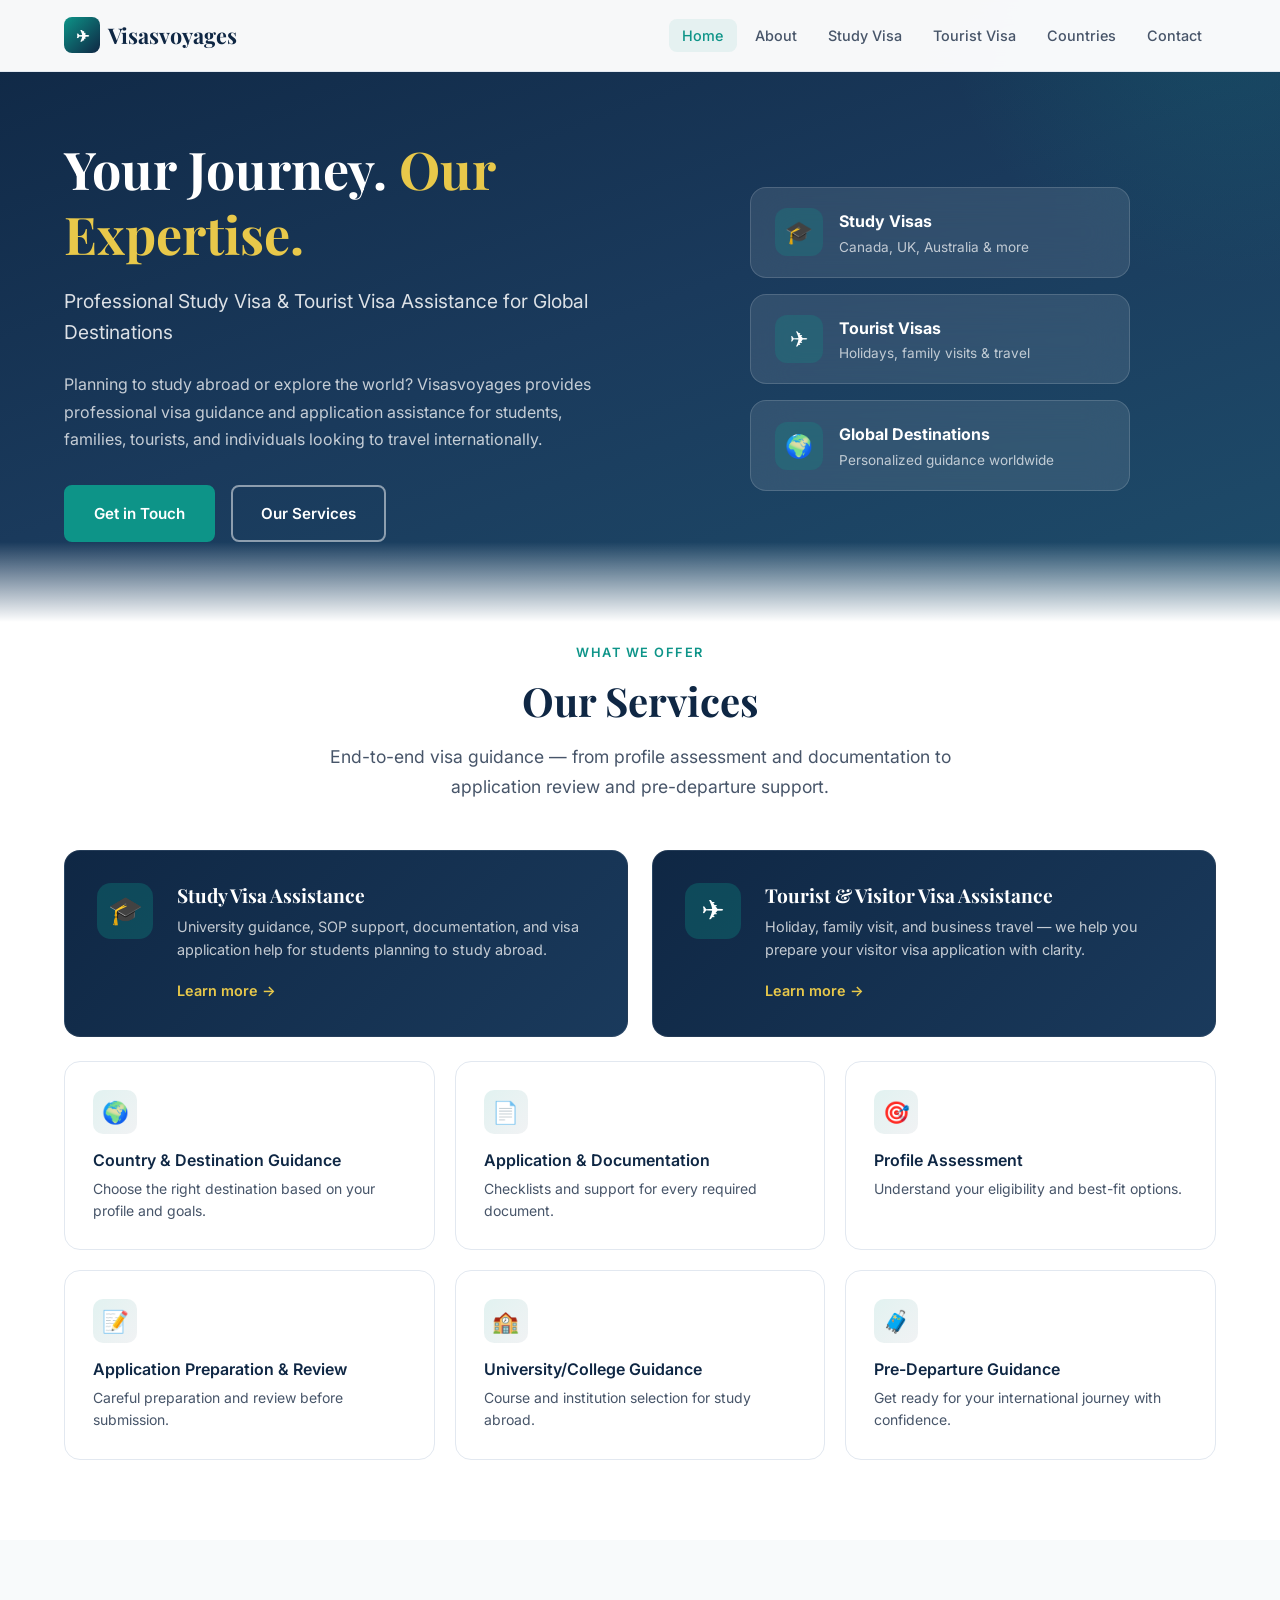
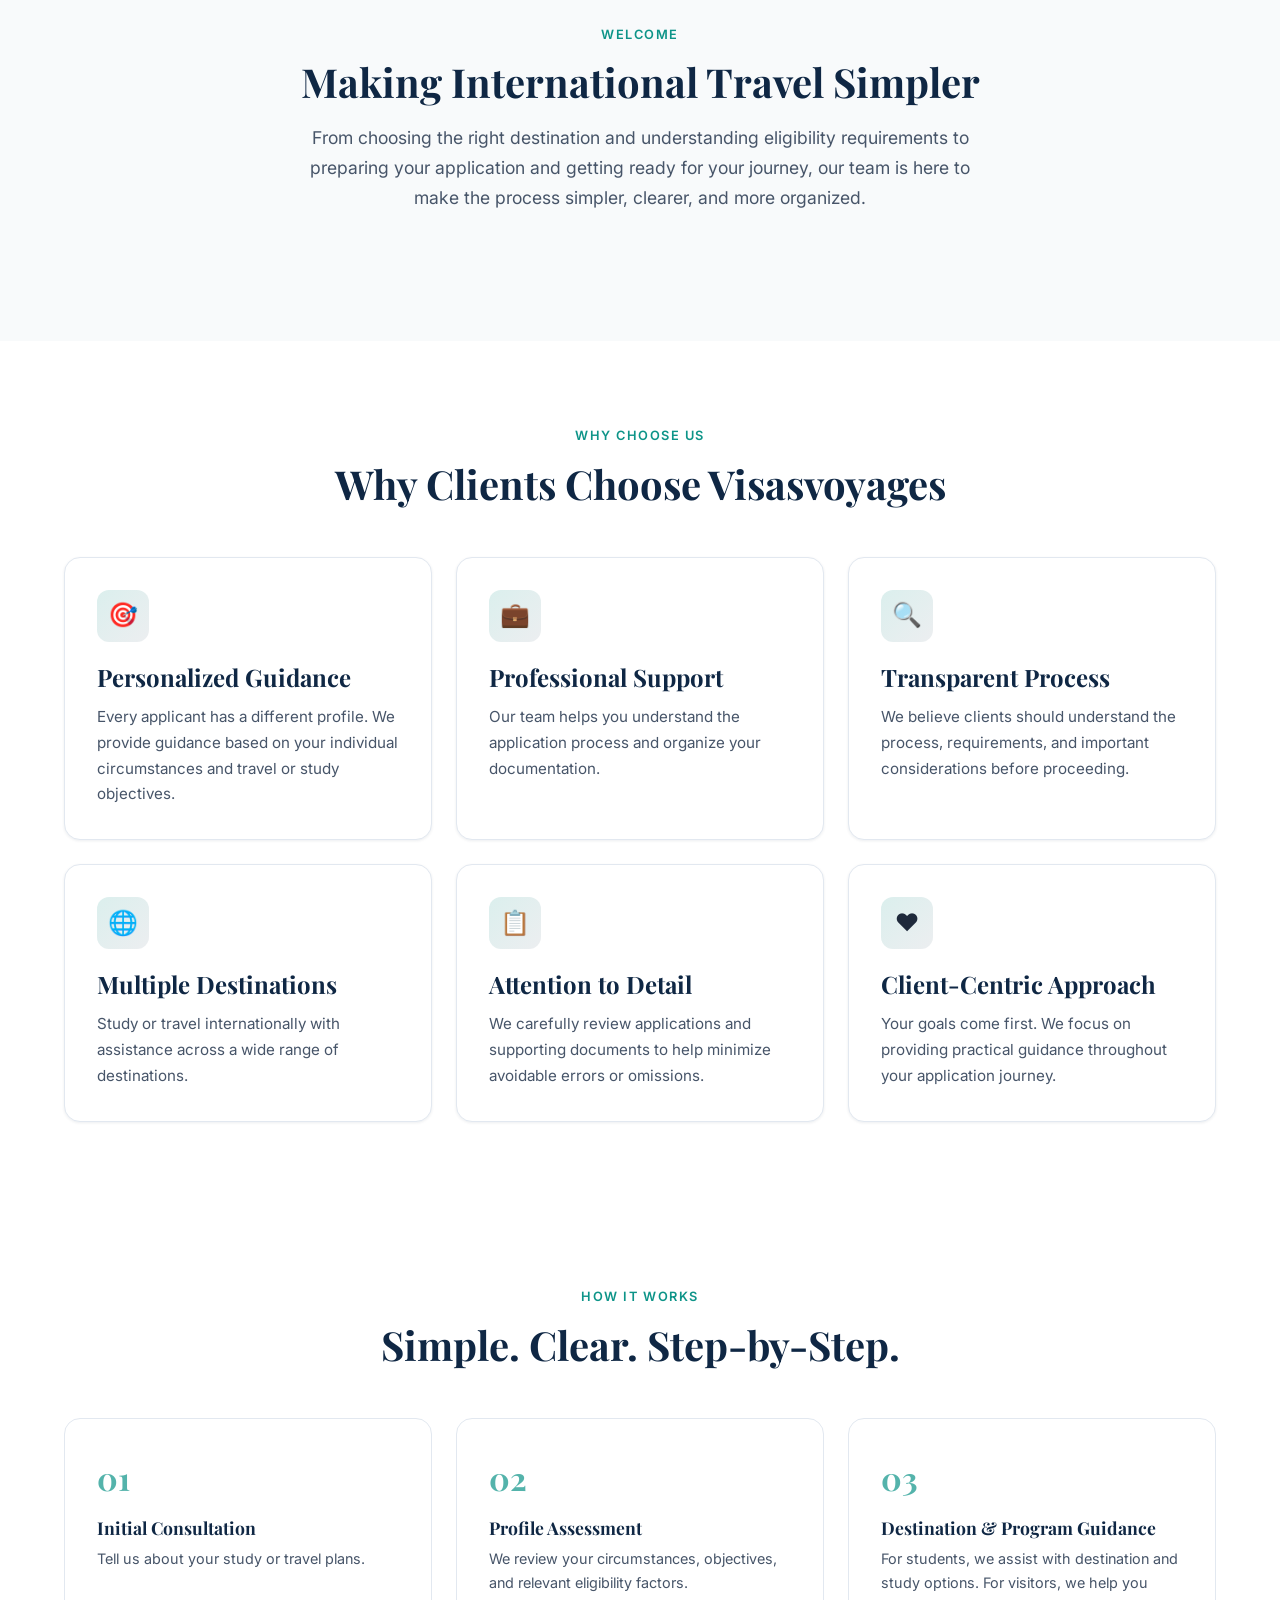
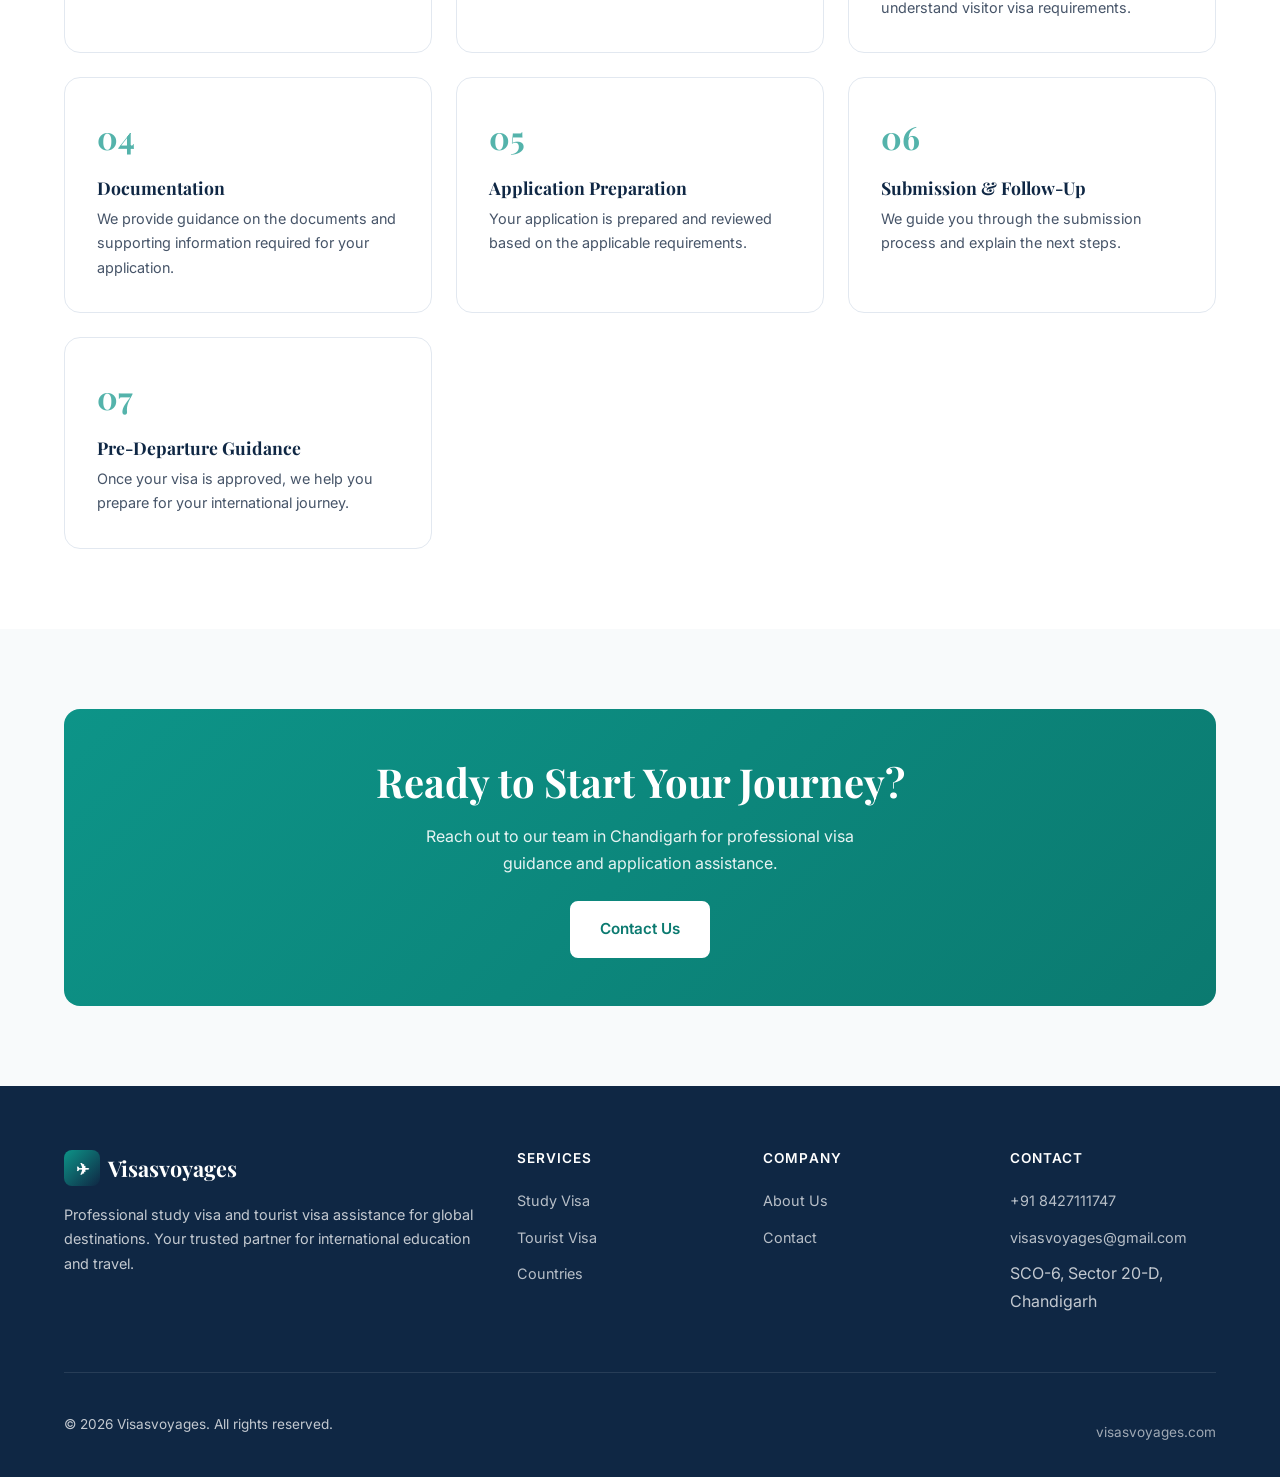
==== index.html @ 127f7713 "Add static Visasvoyages website for GitHub Pages. Publish a multi-page visa consultancy site with co" ====
<!DOCTYPE html>
<html lang="en">
<head>
  <meta charset="UTF-8">
  <meta name="viewport" content="width=device-width, initial-scale=1.0">
  <meta name="description" content="Visasvoyages — Professional study visa and tourist visa assistance for global destinations. Based in Chandigarh, India.">
  <title>Visasvoyages | Study & Tourist Visa Assistance</title>
  <link rel="preconnect" href="https://fonts.googleapis.com">
  <link rel="preconnect" href="https://fonts.gstatic.com" crossorigin>
  <link href="https://fonts.googleapis.com/css2?family=Inter:wght@400;500;600;700&family=Playfair+Display:wght@600;700&display=swap" rel="stylesheet">
  <link rel="stylesheet" href="css/styles.css">
  <link rel="icon" href="favicon.svg" type="image/svg+xml">
  <link rel="canonical" href="https://visasvoyages.com/">
</head>
<body>
  <header class="site-header">
    <div class="container">
      <a href="index.html" class="logo">
        <span class="logo-icon">✈</span>
        Visasvoyages
      </a>
      <button class="nav-toggle" aria-label="Toggle navigation" aria-expanded="false">
        <svg xmlns="http://www.w3.org/2000/svg" fill="none" viewBox="0 0 24 24" stroke="currentColor" stroke-width="2">
          <path stroke-linecap="round" stroke-linejoin="round" d="M4 6h16M4 12h16M4 18h16"/>
        </svg>
      </button>
      <nav class="nav">
        <ul class="nav-list">
          <li><a href="index.html" class="active">Home</a></li>
          <li><a href="about.html">About</a></li>
          <li><a href="study-visa.html">Study Visa</a></li>
          <li><a href="tourist-visa.html">Tourist Visa</a></li>
          <li><a href="countries.html">Countries</a></li>
          <li><a href="contact.html">Contact</a></li>
        </ul>
      </nav>
    </div>
  </header>

  <main>
    <section class="hero">
      <div class="container">
        <div class="hero-content">
          <h1>Your Journey. <span>Our Expertise.</span></h1>
          <p class="hero-subtitle">Professional Study Visa &amp; Tourist Visa Assistance for Global Destinations</p>
          <p class="hero-text">Planning to study abroad or explore the world? Visasvoyages provides professional visa guidance and application assistance for students, families, tourists, and individuals looking to travel internationally.</p>
          <div class="btn-group">
            <a href="contact.html" class="btn btn-primary">Get in Touch</a>
            <a href="study-visa.html" class="btn btn-outline">Our Services</a>
          </div>
        </div>
        <div class="hero-visual">
          <div class="hero-highlights">
            <div class="hero-highlight-card">
              <span class="hero-highlight-icon">🎓</span>
              <div>
                <strong>Study Visas</strong>
                <p>Canada, UK, Australia &amp; more</p>
              </div>
            </div>
            <div class="hero-highlight-card">
              <span class="hero-highlight-icon">✈️</span>
              <div>
                <strong>Tourist Visas</strong>
                <p>Holidays, family visits &amp; travel</p>
              </div>
            </div>
            <div class="hero-highlight-card">
              <span class="hero-highlight-icon">🌍</span>
              <div>
                <strong>Global Destinations</strong>
                <p>Personalized guidance worldwide</p>
              </div>
            </div>
          </div>
        </div>
      </div>
    </section>

    <section class="section services-section">
      <div class="container">
        <div class="section-header">
          <span class="section-label">What We Offer</span>
          <h2>Our Services</h2>
          <p>End-to-end visa guidance — from profile assessment and documentation to application review and pre-departure support.</p>
        </div>

        <div class="services-featured">
          <a href="study-visa.html" class="service-featured-card">
            <div class="service-featured-icon">🎓</div>
            <div class="service-featured-content">
              <h3>Study Visa Assistance</h3>
              <p>University guidance, SOP support, documentation, and visa application help for students planning to study abroad.</p>
              <span class="service-link">Learn more →</span>
            </div>
          </a>
          <a href="tourist-visa.html" class="service-featured-card">
            <div class="service-featured-icon">✈️</div>
            <div class="service-featured-content">
              <h3>Tourist &amp; Visitor Visa Assistance</h3>
              <p>Holiday, family visit, and business travel — we help you prepare your visitor visa application with clarity.</p>
              <span class="service-link">Learn more →</span>
            </div>
          </a>
        </div>

        <div class="services-grid">
          <div class="service-tile">
            <div class="service-tile-icon">🌍</div>
            <h3>Country &amp; Destination Guidance</h3>
            <p>Choose the right destination based on your profile and goals.</p>
          </div>
          <div class="service-tile">
            <div class="service-tile-icon">📄</div>
            <h3>Application &amp; Documentation</h3>
            <p>Checklists and support for every required document.</p>
          </div>
          <div class="service-tile">
            <div class="service-tile-icon">🎯</div>
            <h3>Profile Assessment</h3>
            <p>Understand your eligibility and best-fit options.</p>
          </div>
          <div class="service-tile">
            <div class="service-tile-icon">📝</div>
            <h3>Application Preparation &amp; Review</h3>
            <p>Careful preparation and review before submission.</p>
          </div>
          <div class="service-tile">
            <div class="service-tile-icon">🏫</div>
            <h3>University/College Guidance</h3>
            <p>Course and institution selection for study abroad.</p>
          </div>
          <div class="service-tile">
            <div class="service-tile-icon">🧳</div>
            <h3>Pre-Departure Guidance</h3>
            <p>Get ready for your international journey with confidence.</p>
          </div>
        </div>
      </div>
    </section>

    <section class="section section--alt">
      <div class="container">
        <div class="section-header">
          <span class="section-label">Welcome</span>
          <h2>Making International Travel Simpler</h2>
          <p>From choosing the right destination and understanding eligibility requirements to preparing your application and getting ready for your journey, our team is here to make the process simpler, clearer, and more organized.</p>
        </div>
      </div>
    </section>

    <section class="section">
      <div class="container">
        <div class="section-header">
          <span class="section-label">Why Choose Us</span>
          <h2>Why Clients Choose Visasvoyages</h2>
        </div>
        <div class="cards-grid">
          <div class="card">
            <div class="card-icon">🎯</div>
            <h3>Personalized Guidance</h3>
            <p>Every applicant has a different profile. We provide guidance based on your individual circumstances and travel or study objectives.</p>
          </div>
          <div class="card">
            <div class="card-icon">💼</div>
            <h3>Professional Support</h3>
            <p>Our team helps you understand the application process and organize your documentation.</p>
          </div>
          <div class="card">
            <div class="card-icon">🔍</div>
            <h3>Transparent Process</h3>
            <p>We believe clients should understand the process, requirements, and important considerations before proceeding.</p>
          </div>
          <div class="card">
            <div class="card-icon">🌐</div>
            <h3>Multiple Destinations</h3>
            <p>Study or travel internationally with assistance across a wide range of destinations.</p>
          </div>
          <div class="card">
            <div class="card-icon">📋</div>
            <h3>Attention to Detail</h3>
            <p>We carefully review applications and supporting documents to help minimize avoidable errors or omissions.</p>
          </div>
          <div class="card">
            <div class="card-icon">❤️</div>
            <h3>Client-Centric Approach</h3>
            <p>Your goals come first. We focus on providing practical guidance throughout your application journey.</p>
          </div>
        </div>
      </div>
    </section>

    <section class="section">
      <div class="container">
        <div class="section-header">
          <span class="section-label">How It Works</span>
          <h2>Simple. Clear. Step-by-Step.</h2>
        </div>
        <div class="process-steps">
          <div class="process-step">
            <h3>Initial Consultation</h3>
            <p>Tell us about your study or travel plans.</p>
          </div>
          <div class="process-step">
            <h3>Profile Assessment</h3>
            <p>We review your circumstances, objectives, and relevant eligibility factors.</p>
          </div>
          <div class="process-step">
            <h3>Destination &amp; Program Guidance</h3>
            <p>For students, we assist with destination and study options. For visitors, we help you understand visitor visa requirements.</p>
          </div>
          <div class="process-step">
            <h3>Documentation</h3>
            <p>We provide guidance on the documents and supporting information required for your application.</p>
          </div>
          <div class="process-step">
            <h3>Application Preparation</h3>
            <p>Your application is prepared and reviewed based on the applicable requirements.</p>
          </div>
          <div class="process-step">
            <h3>Submission &amp; Follow-Up</h3>
            <p>We guide you through the submission process and explain the next steps.</p>
          </div>
          <div class="process-step">
            <h3>Pre-Departure Guidance</h3>
            <p>Once your visa is approved, we help you prepare for your international journey.</p>
          </div>
        </div>
      </div>
    </section>

    <section class="section section--alt">
      <div class="container">
        <div class="cta-banner">
          <h2>Ready to Start Your Journey?</h2>
          <p>Reach out to our team in Chandigarh for professional visa guidance and application assistance.</p>
          <a href="contact.html" class="btn">Contact Us</a>
        </div>
      </div>
    </section>
  </main>

  <footer class="site-footer">
    <div class="container">
      <div class="footer-grid">
        <div class="footer-brand">
          <a href="index.html" class="logo">
            <span class="logo-icon">✈</span>
            Visasvoyages
          </a>
          <p>Professional study visa and tourist visa assistance for global destinations. Your trusted partner for international education and travel.</p>
        </div>
        <div class="footer-col">
          <h4>Services</h4>
          <ul>
            <li><a href="study-visa.html">Study Visa</a></li>
            <li><a href="tourist-visa.html">Tourist Visa</a></li>
            <li><a href="countries.html">Countries</a></li>
          </ul>
        </div>
        <div class="footer-col">
          <h4>Company</h4>
          <ul>
            <li><a href="about.html">About Us</a></li>
            <li><a href="contact.html">Contact</a></li>
          </ul>
        </div>
        <div class="footer-col">
          <h4>Contact</h4>
          <ul>
            <li><a href="tel:+918427111747">+91 8427111747</a></li>
            <li><a href="mailto:visasvoyages@gmail.com">visasvoyages@gmail.com</a></li>
            <li>SCO-6, Sector 20-D, Chandigarh</li>
          </ul>
        </div>
      </div>
      <div class="footer-bottom">
        <p>&copy; 2026 Visasvoyages. All rights reserved.</p>
        <p><a href="https://visasvoyages.com">visasvoyages.com</a></p>
      </div>
    </div>
  </footer>

  <script src="js/main.js"></script>
</body>
</html>
---- css/styles.css ----
/* Visasvoyages — Static Site Styles */

:root {
  --color-navy: #0f2744;
  --color-navy-light: #1a3a5c;
  --color-teal: #0d9488;
  --color-teal-dark: #0b7a70;
  --color-gold: #c9a227;
  --color-gold-light: #e8c84a;
  --color-white: #ffffff;
  --color-off-white: #f8fafb;
  --color-gray-100: #f1f5f9;
  --color-gray-200: #e2e8f0;
  --color-gray-400: #94a3b8;
  --color-gray-600: #475569;
  --color-gray-800: #1e293b;
  --font-sans: 'Inter', system-ui, -apple-system, sans-serif;
  --font-display: 'Playfair Display', Georgia, serif;
  --shadow-sm: 0 1px 3px rgba(15, 39, 68, 0.08);
  --shadow-md: 0 4px 20px rgba(15, 39, 68, 0.12);
  --shadow-lg: 0 10px 40px rgba(15, 39, 68, 0.15);
  --radius: 8px;
  --radius-lg: 16px;
  --max-width: 1200px;
  --header-height: 72px;
}

*,
*::before,
*::after {
  box-sizing: border-box;
  margin: 0;
  padding: 0;
}

html {
  scroll-behavior: smooth;
}

body {
  font-family: var(--font-sans);
  font-size: 1rem;
  line-height: 1.7;
  color: var(--color-gray-800);
  background: var(--color-white);
  -webkit-font-smoothing: antialiased;
}

img {
  max-width: 100%;
  height: auto;
  display: block;
}

a {
  color: var(--color-teal);
  text-decoration: none;
  transition: color 0.2s;
}

a:hover {
  color: var(--color-teal-dark);
}

ul {
  list-style: none;
}

/* Typography */
h1, h2, h3, h4 {
  font-family: var(--font-display);
  font-weight: 700;
  line-height: 1.25;
  color: var(--color-navy);
}

h1 { font-size: clamp(2rem, 5vw, 3.25rem); }
h2 { font-size: clamp(1.75rem, 4vw, 2.5rem); }
h3 { font-size: clamp(1.25rem, 2.5vw, 1.5rem); }

p + p {
  margin-top: 1rem;
}

/* Layout */
.container {
  width: 100%;
  max-width: var(--max-width);
  margin: 0 auto;
  padding: 0 1.5rem;
}

.section {
  padding: 5rem 0;
}

.section--alt {
  background: var(--color-off-white);
}

.section-header {
  text-align: center;
  max-width: 700px;
  margin: 0 auto 3rem;
}

.section-header p {
  margin-top: 1rem;
  color: var(--color-gray-600);
  font-size: 1.1rem;
}

.section-label {
  display: inline-block;
  font-family: var(--font-sans);
  font-size: 0.8rem;
  font-weight: 600;
  letter-spacing: 0.12em;
  text-transform: uppercase;
  color: var(--color-teal);
  margin-bottom: 0.75rem;
}

/* Header */
.site-header {
  position: fixed;
  top: 0;
  left: 0;
  right: 0;
  z-index: 1000;
  background: rgba(255, 255, 255, 0.97);
  backdrop-filter: blur(12px);
  border-bottom: 1px solid var(--color-gray-200);
  height: var(--header-height);
}

.site-header .container {
  display: flex;
  align-items: center;
  justify-content: space-between;
  height: 100%;
}

.logo {
  display: flex;
  align-items: center;
  gap: 0.5rem;
  font-family: var(--font-display);
  font-size: 1.35rem;
  font-weight: 700;
  color: var(--color-navy);
  text-decoration: none;
}

.logo-icon {
  width: 36px;
  height: 36px;
  background: linear-gradient(135deg, var(--color-teal), var(--color-navy));
  border-radius: 8px;
  display: flex;
  align-items: center;
  justify-content: center;
  color: white;
  font-size: 1rem;
}

.nav-list {
  display: flex;
  align-items: center;
  gap: 0.25rem;
}

.nav-list a {
  padding: 0.5rem 0.85rem;
  font-size: 0.9rem;
  font-weight: 500;
  color: var(--color-gray-600);
  border-radius: var(--radius);
  transition: all 0.2s;
}

.nav-list a:hover,
.nav-list a.active {
  color: var(--color-teal);
  background: rgba(13, 148, 136, 0.08);
}

.nav-toggle {
  display: none;
  background: none;
  border: none;
  cursor: pointer;
  padding: 0.5rem;
  color: var(--color-navy);
}

.nav-toggle svg {
  width: 28px;
  height: 28px;
}

/* Hero */
.hero {
  padding-top: calc(var(--header-height) + 4rem);
  padding-bottom: 5rem;
  background: linear-gradient(160deg, var(--color-navy) 0%, var(--color-navy-light) 50%, #1e4d6b 100%);
  color: var(--color-white);
  position: relative;
  overflow: hidden;
}

.hero::before {
  content: '';
  position: absolute;
  top: -50%;
  right: -20%;
  width: 600px;
  height: 600px;
  background: radial-gradient(circle, rgba(13, 148, 136, 0.2) 0%, transparent 70%);
  border-radius: 50%;
}

.hero::after {
  content: '';
  position: absolute;
  bottom: 0;
  left: 0;
  right: 0;
  height: 80px;
  background: linear-gradient(to top, var(--color-white), transparent);
}

.hero .container {
  position: relative;
  z-index: 1;
  display: grid;
  grid-template-columns: 1fr 1fr;
  gap: 3rem;
  align-items: center;
}

.hero-content h1 {
  color: var(--color-white);
  margin-bottom: 1.25rem;
}

.hero-content h1 span {
  color: var(--color-gold-light);
}

.hero-subtitle {
  font-size: 1.2rem;
  color: rgba(255, 255, 255, 0.85);
  margin-bottom: 1.5rem;
  line-height: 1.6;
}

.hero-text {
  color: rgba(255, 255, 255, 0.75);
  margin-bottom: 2rem;
}

.hero-visual {
  display: flex;
  justify-content: center;
  align-items: center;
}

.hero-highlights {
  display: flex;
  flex-direction: column;
  gap: 1rem;
  width: 100%;
  max-width: 380px;
}

.hero-highlight-card {
  display: flex;
  align-items: center;
  gap: 1rem;
  background: rgba(255, 255, 255, 0.1);
  backdrop-filter: blur(20px);
  border: 1px solid rgba(255, 255, 255, 0.15);
  border-radius: var(--radius-lg);
  padding: 1.25rem 1.5rem;
  transition: transform 0.3s, background 0.3s;
}

.hero-highlight-card:hover {
  background: rgba(255, 255, 255, 0.15);
  transform: translateX(6px);
}

.hero-highlight-icon {
  flex-shrink: 0;
  width: 48px;
  height: 48px;
  background: rgba(13, 148, 136, 0.25);
  border-radius: 12px;
  display: flex;
  align-items: center;
  justify-content: center;
  font-size: 1.4rem;
}

.hero-highlight-card strong {
  display: block;
  color: var(--color-white);
  font-size: 1rem;
  margin-bottom: 0.15rem;
}

.hero-highlight-card p {
  color: rgba(255, 255, 255, 0.7);
  font-size: 0.85rem;
  line-height: 1.4;
}

/* Services section */
.services-section {
  margin-top: -2rem;
  position: relative;
  z-index: 2;
  padding-top: 3rem;
}

.services-featured {
  display: grid;
  grid-template-columns: 1fr 1fr;
  gap: 1.5rem;
  margin-bottom: 1.5rem;
}

.service-featured-card {
  display: flex;
  gap: 1.5rem;
  align-items: flex-start;
  background: linear-gradient(135deg, var(--color-navy) 0%, var(--color-navy-light) 100%);
  border-radius: var(--radius-lg);
  padding: 2rem;
  color: var(--color-white);
  text-decoration: none;
  transition: transform 0.3s, box-shadow 0.3s;
  border: 1px solid rgba(255, 255, 255, 0.08);
}

.service-featured-card:hover {
  transform: translateY(-4px);
  box-shadow: var(--shadow-lg);
  color: var(--color-white);
}

.service-featured-icon {
  flex-shrink: 0;
  width: 56px;
  height: 56px;
  background: rgba(13, 148, 136, 0.3);
  border-radius: 14px;
  display: flex;
  align-items: center;
  justify-content: center;
  font-size: 1.75rem;
}

.service-featured-content h3 {
  color: var(--color-white);
  font-size: 1.2rem;
  margin-bottom: 0.5rem;
}

.service-featured-content p {
  color: rgba(255, 255, 255, 0.75);
  font-size: 0.9rem;
  line-height: 1.6;
  margin-bottom: 1rem;
}

.service-link {
  font-size: 0.9rem;
  font-weight: 600;
  color: var(--color-gold-light);
  transition: color 0.2s;
}

.service-featured-card:hover .service-link {
  color: var(--color-white);
}

.services-grid {
  display: grid;
  grid-template-columns: repeat(3, 1fr);
  gap: 1.25rem;
}

.service-tile {
  background: var(--color-white);
  border: 1px solid var(--color-gray-200);
  border-radius: var(--radius-lg);
  padding: 1.75rem;
  transition: all 0.3s;
  position: relative;
  overflow: hidden;
}

.service-tile::before {
  content: '';
  position: absolute;
  top: 0;
  left: 0;
  width: 4px;
  height: 0;
  background: var(--color-teal);
  transition: height 0.3s;
  border-radius: 0 0 4px 0;
}

.service-tile:hover {
  border-color: var(--color-teal);
  box-shadow: var(--shadow-md);
  transform: translateY(-3px);
}

.service-tile:hover::before {
  height: 100%;
}

.service-tile-icon {
  width: 44px;
  height: 44px;
  background: linear-gradient(135deg, rgba(13, 148, 136, 0.12), rgba(15, 39, 68, 0.06));
  border-radius: 10px;
  display: flex;
  align-items: center;
  justify-content: center;
  font-size: 1.35rem;
  margin-bottom: 1rem;
}

.service-tile h3 {
  font-family: var(--font-sans);
  font-size: 1rem;
  font-weight: 600;
  margin-bottom: 0.5rem;
  color: var(--color-navy);
}

.service-tile p {
  font-size: 0.875rem;
  color: var(--color-gray-600);
  line-height: 1.55;
}

/* Buttons */
.btn {
  display: inline-flex;
  align-items: center;
  gap: 0.5rem;
  padding: 0.85rem 1.75rem;
  font-family: var(--font-sans);
  font-size: 0.95rem;
  font-weight: 600;
  border-radius: var(--radius);
  border: 2px solid transparent;
  cursor: pointer;
  transition: all 0.25s;
  text-decoration: none;
}

.btn-primary {
  background: var(--color-teal);
  color: var(--color-white);
  border-color: var(--color-teal);
}

.btn-primary:hover {
  background: var(--color-teal-dark);
  border-color: var(--color-teal-dark);
  color: var(--color-white);
  transform: translateY(-2px);
  box-shadow: var(--shadow-md);
}

.btn-outline {
  background: transparent;
  color: var(--color-white);
  border-color: rgba(255, 255, 255, 0.5);
}

.btn-outline:hover {
  background: rgba(255, 255, 255, 0.1);
  border-color: var(--color-white);
  color: var(--color-white);
}

.btn-outline-dark {
  background: transparent;
  color: var(--color-navy);
  border-color: var(--color-navy);
}

.btn-outline-dark:hover {
  background: var(--color-navy);
  color: var(--color-white);
}

.btn-group {
  display: flex;
  flex-wrap: wrap;
  gap: 1rem;
}

/* Cards Grid */
.cards-grid {
  display: grid;
  grid-template-columns: repeat(auto-fit, minmax(280px, 1fr));
  gap: 1.5rem;
}

.card {
  background: var(--color-white);
  border-radius: var(--radius-lg);
  padding: 2rem;
  box-shadow: var(--shadow-sm);
  border: 1px solid var(--color-gray-200);
  transition: all 0.3s;
}

.card:hover {
  box-shadow: var(--shadow-md);
  transform: translateY(-4px);
}

.card-icon {
  width: 52px;
  height: 52px;
  background: linear-gradient(135deg, rgba(13, 148, 136, 0.15), rgba(15, 39, 68, 0.08));
  border-radius: 12px;
  display: flex;
  align-items: center;
  justify-content: center;
  font-size: 1.5rem;
  margin-bottom: 1.25rem;
}

.card h3 {
  margin-bottom: 0.75rem;
}

.card p {
  color: var(--color-gray-600);
  font-size: 0.95rem;
}

/* Feature list */
.feature-list {
  display: grid;
  grid-template-columns: repeat(auto-fit, minmax(300px, 1fr));
  gap: 2rem;
}

.feature-item {
  display: flex;
  gap: 1rem;
}

.feature-number {
  flex-shrink: 0;
  width: 48px;
  height: 48px;
  background: var(--color-teal);
  color: var(--color-white);
  border-radius: 50%;
  display: flex;
  align-items: center;
  justify-content: center;
  font-weight: 700;
  font-size: 0.9rem;
}

.feature-item h3 {
  margin-bottom: 0.5rem;
  font-size: 1.15rem;
}

.feature-item p {
  color: var(--color-gray-600);
  font-size: 0.95rem;
}

/* Process steps */
.process-steps {
  display: grid;
  grid-template-columns: repeat(auto-fit, minmax(280px, 1fr));
  gap: 1.5rem;
  counter-reset: step;
}

.process-step {
  background: var(--color-white);
  border-radius: var(--radius-lg);
  padding: 2rem;
  border: 1px solid var(--color-gray-200);
  position: relative;
}

.process-step::before {
  counter-increment: step;
  content: counter(step, decimal-leading-zero);
  display: block;
  font-family: var(--font-display);
  font-size: 2rem;
  font-weight: 700;
  color: var(--color-teal);
  margin-bottom: 0.75rem;
  opacity: 0.7;
}

.process-step h3 {
  font-size: 1.1rem;
  margin-bottom: 0.5rem;
}

.process-step p {
  color: var(--color-gray-600);
  font-size: 0.9rem;
}

/* Countries */
.countries-grid {
  display: grid;
  grid-template-columns: repeat(auto-fit, minmax(220px, 1fr));
  gap: 1.25rem;
}

.country-card {
  background: var(--color-white);
  border: 1px solid var(--color-gray-200);
  border-radius: var(--radius-lg);
  padding: 1.5rem;
  text-align: center;
  transition: all 0.3s;
}

.country-card:hover {
  border-color: var(--color-teal);
  box-shadow: var(--shadow-md);
}

.country-flag {
  font-size: 2.5rem;
  margin-bottom: 0.75rem;
}

.country-card h3 {
  font-size: 1.1rem;
  font-family: var(--font-sans);
  font-weight: 600;
}

/* Checklist */
.checklist {
  display: grid;
  grid-template-columns: repeat(auto-fit, minmax(280px, 1fr));
  gap: 0.75rem 2rem;
}

.checklist li {
  display: flex;
  align-items: flex-start;
  gap: 0.75rem;
  padding: 0.5rem 0;
  color: var(--color-gray-600);
}

.checklist li::before {
  content: '✓';
  flex-shrink: 0;
  width: 22px;
  height: 22px;
  background: rgba(13, 148, 136, 0.15);
  color: var(--color-teal);
  border-radius: 50%;
  display: flex;
  align-items: center;
  justify-content: center;
  font-size: 0.75rem;
  font-weight: 700;
}

/* Page hero (inner pages) */
.page-hero {
  padding-top: calc(var(--header-height) + 3rem);
  padding-bottom: 3rem;
  background: linear-gradient(160deg, var(--color-navy) 0%, var(--color-navy-light) 100%);
  color: var(--color-white);
  text-align: center;
}

.page-hero h1 {
  color: var(--color-white);
  margin-bottom: 1rem;
}

.page-hero p {
  color: rgba(255, 255, 255, 0.8);
  font-size: 1.15rem;
  max-width: 600px;
  margin: 0 auto;
}

/* Two column content */
.content-two-col {
  display: grid;
  grid-template-columns: 1fr 1fr;
  gap: 3rem;
  align-items: start;
}

.content-block h2 {
  margin-bottom: 1.25rem;
}

.content-block p {
  color: var(--color-gray-600);
}

/* Mission / Vision */
.mission-vision {
  display: grid;
  grid-template-columns: 1fr 1fr;
  gap: 2rem;
}

.mv-card {
  background: var(--color-white);
  border-radius: var(--radius-lg);
  padding: 2.5rem;
  border-left: 4px solid var(--color-teal);
  box-shadow: var(--shadow-sm);
}

.mv-card h3 {
  margin-bottom: 1rem;
  color: var(--color-teal);
}

.mv-card p {
  color: var(--color-gray-600);
}

/* Contact */
.contact-grid {
  display: grid;
  grid-template-columns: 1fr 1fr;
  gap: 3rem;
}

.contact-info-card {
  background: var(--color-off-white);
  border-radius: var(--radius-lg);
  padding: 2.5rem;
}

.contact-item {
  display: flex;
  align-items: flex-start;
  gap: 1rem;
  padding: 1.25rem 0;
  border-bottom: 1px solid var(--color-gray-200);
}

.contact-item:last-child {
  border-bottom: none;
}

.contact-icon {
  width: 44px;
  height: 44px;
  background: var(--color-teal);
  color: white;
  border-radius: 10px;
  display: flex;
  align-items: center;
  justify-content: center;
  font-size: 1.2rem;
  flex-shrink: 0;
}

.contact-item h3 {
  font-family: var(--font-sans);
  font-size: 0.85rem;
  font-weight: 600;
  text-transform: uppercase;
  letter-spacing: 0.05em;
  color: var(--color-gray-400);
  margin-bottom: 0.25rem;
}

.contact-item a,
.contact-item p {
  color: var(--color-navy);
  font-weight: 500;
  font-size: 1.05rem;
}

.contact-item a:hover {
  color: var(--color-teal);
}

.contact-cta {
  background: linear-gradient(160deg, var(--color-navy), var(--color-navy-light));
  border-radius: var(--radius-lg);
  padding: 2.5rem;
  color: white;
}

.contact-cta h2 {
  color: white;
  margin-bottom: 1rem;
}

.contact-cta p {
  color: rgba(255, 255, 255, 0.8);
  margin-bottom: 2rem;
}

.contact-links {
  display: flex;
  flex-direction: column;
  gap: 1rem;
}

.contact-links a {
  display: flex;
  align-items: center;
  gap: 0.75rem;
  padding: 1rem 1.25rem;
  background: rgba(255, 255, 255, 0.1);
  border: 1px solid rgba(255, 255, 255, 0.15);
  border-radius: var(--radius);
  color: white;
  font-weight: 500;
  transition: all 0.2s;
}

.contact-links a:hover {
  background: rgba(255, 255, 255, 0.2);
  color: white;
}

/* Disclaimer */
.disclaimer {
  background: var(--color-gray-100);
  border-left: 4px solid var(--color-gold);
  border-radius: var(--radius);
  padding: 1.5rem 2rem;
  margin-top: 3rem;
}

.disclaimer h3 {
  font-size: 0.9rem;
  font-family: var(--font-sans);
  text-transform: uppercase;
  letter-spacing: 0.05em;
  color: var(--color-gray-600);
  margin-bottom: 0.75rem;
}

.disclaimer p {
  font-size: 0.9rem;
  color: var(--color-gray-600);
  line-height: 1.6;
}

/* CTA Banner */
.cta-banner {
  background: linear-gradient(135deg, var(--color-teal), var(--color-teal-dark));
  border-radius: var(--radius-lg);
  padding: 3rem;
  text-align: center;
  color: white;
}

.cta-banner h2 {
  color: white;
  margin-bottom: 1rem;
}

.cta-banner p {
  color: rgba(255, 255, 255, 0.9);
  margin-bottom: 1.5rem;
  max-width: 500px;
  margin-left: auto;
  margin-right: auto;
}

.cta-banner .btn {
  background: white;
  color: var(--color-teal-dark);
  border-color: white;
}

.cta-banner .btn:hover {
  background: var(--color-off-white);
  color: var(--color-navy);
}

/* Destinations tags */
.destinations-tags {
  display: flex;
  flex-wrap: wrap;
  gap: 0.75rem;
  justify-content: center;
  margin-top: 2rem;
}

.tag {
  display: inline-block;
  padding: 0.5rem 1.25rem;
  background: var(--color-white);
  border: 1px solid var(--color-gray-200);
  border-radius: 50px;
  font-size: 0.9rem;
  font-weight: 500;
  color: var(--color-navy);
}

/* Footer */
.site-footer {
  background: var(--color-navy);
  color: rgba(255, 255, 255, 0.75);
  padding: 4rem 0 2rem;
}

.footer-grid {
  display: grid;
  grid-template-columns: 2fr 1fr 1fr 1fr;
  gap: 2.5rem;
  margin-bottom: 3rem;
}

.footer-brand .logo {
  color: white;
  margin-bottom: 1rem;
}

.footer-brand p {
  font-size: 0.9rem;
  line-height: 1.7;
}

.footer-col h4 {
  color: white;
  font-family: var(--font-sans);
  font-size: 0.85rem;
  font-weight: 600;
  text-transform: uppercase;
  letter-spacing: 0.08em;
  margin-bottom: 1.25rem;
}

.footer-col ul li {
  margin-bottom: 0.6rem;
}

.footer-col a {
  color: rgba(255, 255, 255, 0.7);
  font-size: 0.9rem;
  transition: color 0.2s;
}

.footer-col a:hover {
  color: var(--color-gold-light);
}

.footer-bottom {
  border-top: 1px solid rgba(255, 255, 255, 0.1);
  padding-top: 2rem;
  display: flex;
  flex-wrap: wrap;
  justify-content: space-between;
  align-items: center;
  gap: 1rem;
  font-size: 0.85rem;
}

.footer-bottom a {
  color: rgba(255, 255, 255, 0.6);
}

.footer-bottom a:hover {
  color: white;
}

/* Main offset for fixed header */
main {
  min-height: 60vh;
}

/* Responsive */
@media (max-width: 968px) {
  .hero .container {
    grid-template-columns: 1fr;
    text-align: center;
  }

  .hero-visual {
    order: -1;
  }

  .hero-highlights {
    max-width: 100%;
  }

  .services-featured {
    grid-template-columns: 1fr;
  }

  .services-grid {
    grid-template-columns: repeat(2, 1fr);
  }

  .btn-group {
    justify-content: center;
  }

  .content-two-col,
  .mission-vision,
  .contact-grid,
  .footer-grid {
    grid-template-columns: 1fr;
  }

  .footer-grid {
    gap: 2rem;
  }
}

@media (max-width: 768px) {
  .nav-toggle {
    display: block;
  }

  .nav {
    position: fixed;
    top: var(--header-height);
    left: 0;
    right: 0;
    background: white;
    border-bottom: 1px solid var(--color-gray-200);
    padding: 1rem;
    transform: translateY(-100%);
    opacity: 0;
    visibility: hidden;
    transition: all 0.3s;
    box-shadow: var(--shadow-md);
  }

  .nav.open {
    transform: translateY(0);
    opacity: 1;
    visibility: visible;
  }

  .nav-list {
    flex-direction: column;
    align-items: stretch;
  }

  .nav-list a {
    padding: 0.85rem 1rem;
    display: block;
  }

  .section {
    padding: 3.5rem 0;
  }

  .services-grid {
    grid-template-columns: 1fr;
  }

  .service-featured-card {
    flex-direction: column;
    gap: 1rem;
  }
}
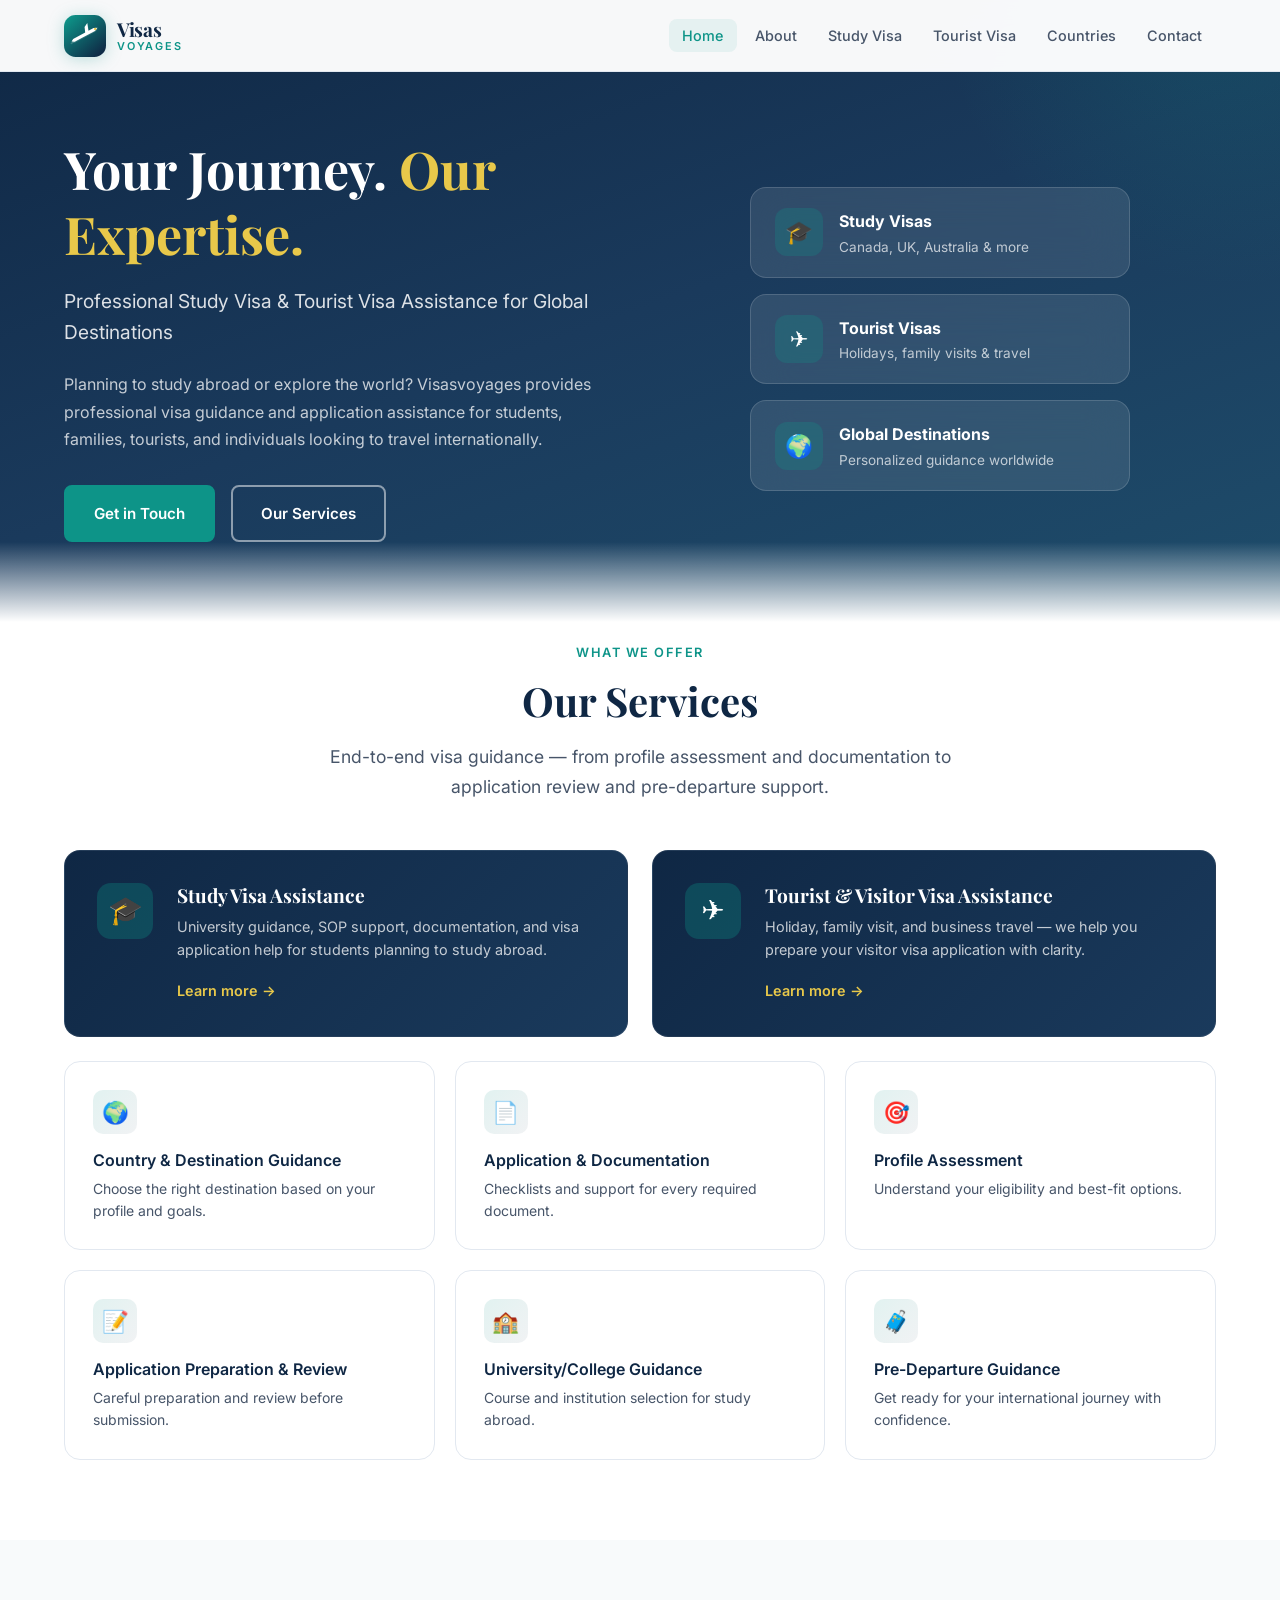
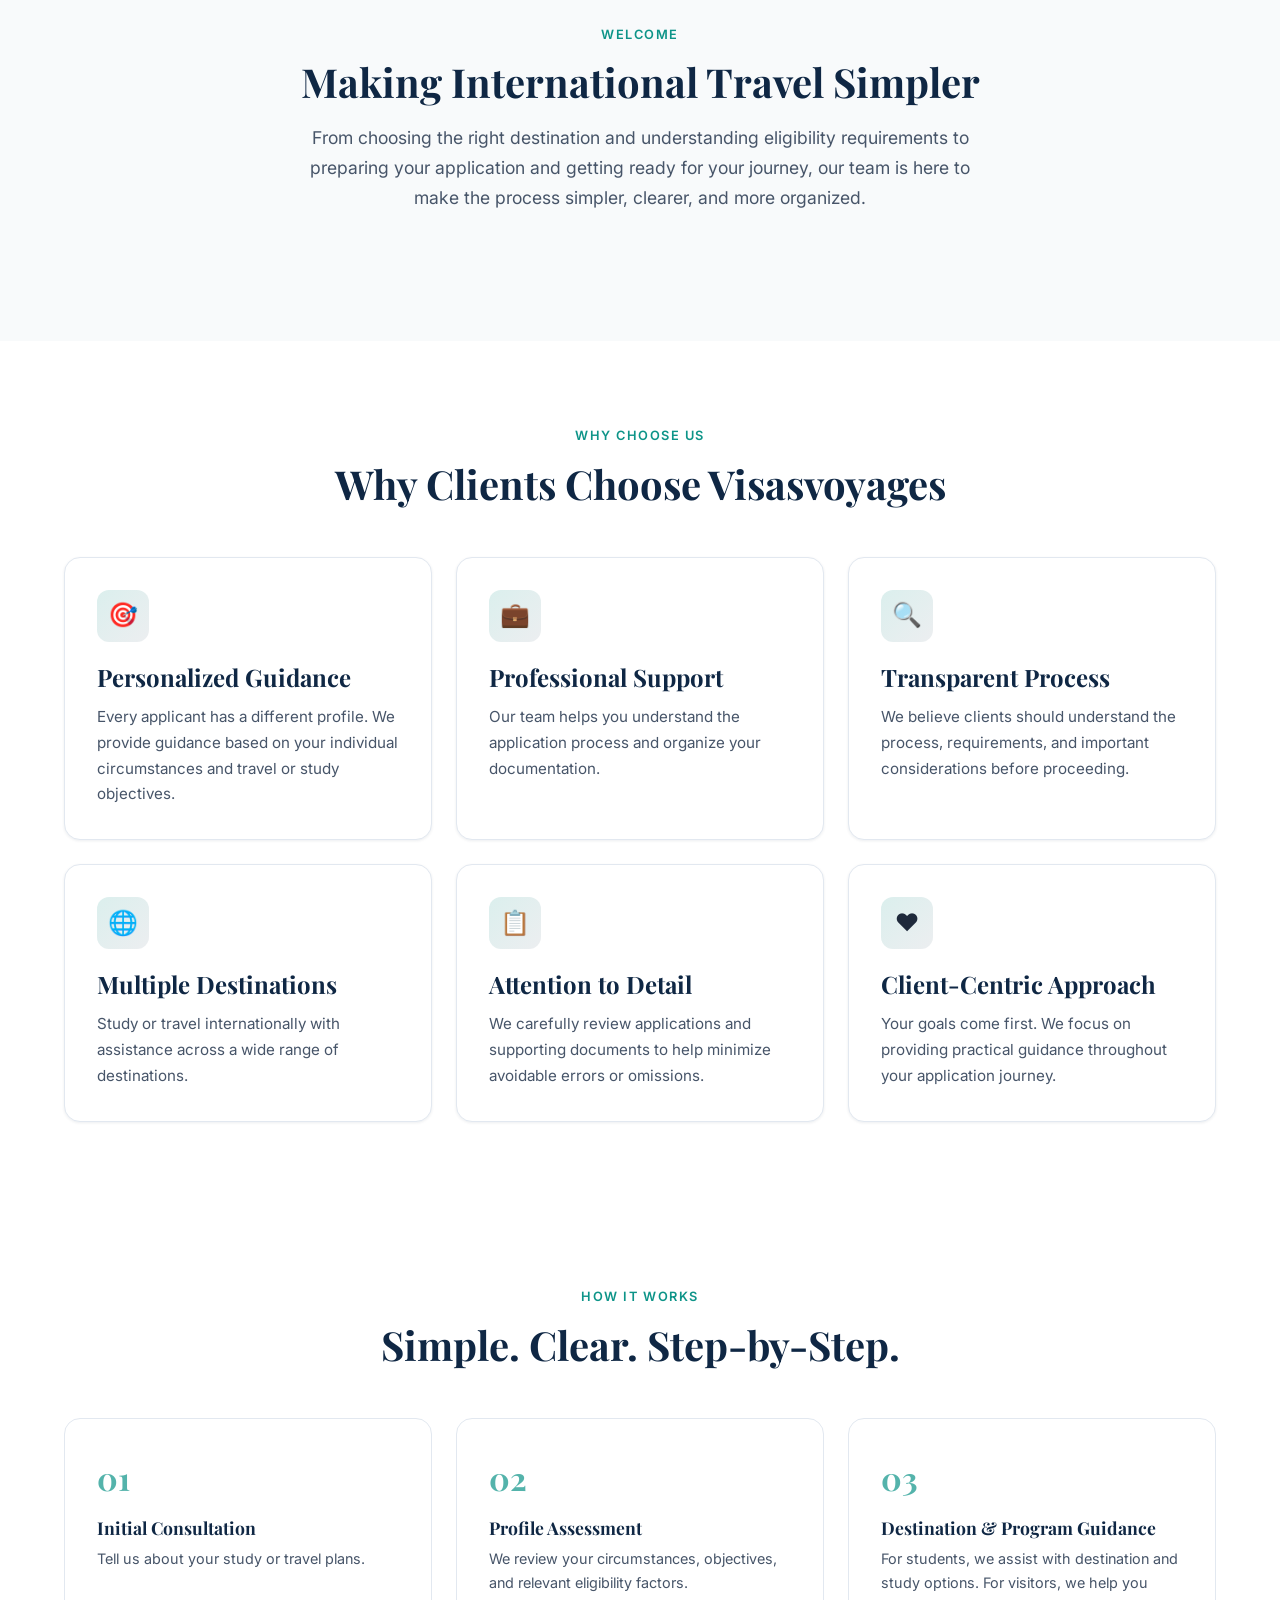
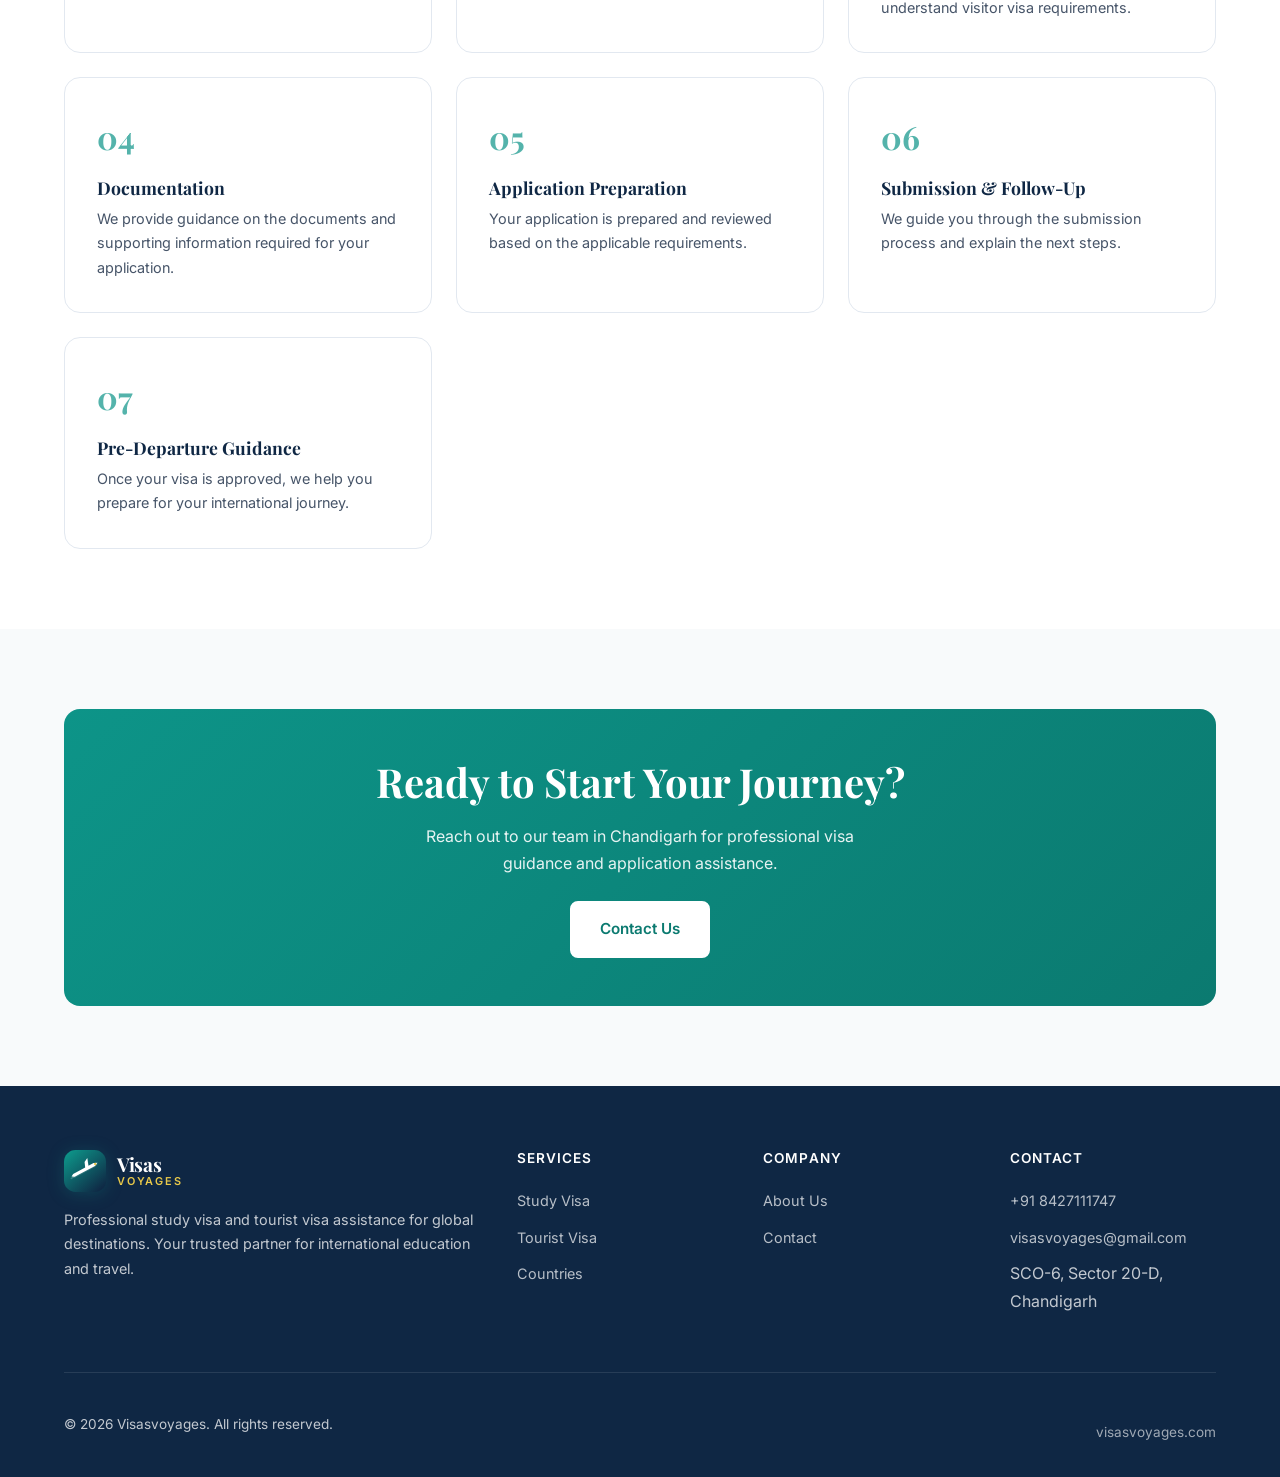
==== commit 5006b0c6: "Redesign logo with airplane icon and Visas Voyages wordmark. Add a custom plane logo mark, update fa" ====
--- a/index.html
+++ b/index.html
@@ -8,16 +8,19 @@
   <link rel="preconnect" href="https://fonts.googleapis.com">
   <link rel="preconnect" href="https://fonts.gstatic.com" crossorigin>
   <link href="https://fonts.googleapis.com/css2?family=Inter:wght@400;500;600;700&family=Playfair+Display:wght@600;700&display=swap" rel="stylesheet">
-  <link rel="stylesheet" href="css/styles.css">
-  <link rel="icon" href="favicon.svg" type="image/svg+xml">
+  <link rel="stylesheet" href="/css/styles.css">
+  <link rel="icon" href="/favicon.svg" type="image/svg+xml">
   <link rel="canonical" href="https://visasvoyages.com/">
 </head>
 <body>
   <header class="site-header">
     <div class="container">
-      <a href="index.html" class="logo">
-        <span class="logo-icon">✈</span>
-        Visasvoyages
+      <a href="/" class="logo" aria-label="Visas Voyages — Home">
+        <img src="/images/logo-mark.svg" alt="" class="logo-mark" width="42" height="42">
+        <span class="logo-wordmark">
+          <span class="logo-name">Visas</span>
+          <span class="logo-tagline">Voyages</span>
+        </span>
       </a>
       <button class="nav-toggle" aria-label="Toggle navigation" aria-expanded="false">
         <svg xmlns="http://www.w3.org/2000/svg" fill="none" viewBox="0 0 24 24" stroke="currentColor" stroke-width="2">
@@ -26,12 +29,12 @@
       </button>
       <nav class="nav">
         <ul class="nav-list">
-          <li><a href="index.html" class="active">Home</a></li>
-          <li><a href="about.html">About</a></li>
-          <li><a href="study-visa.html">Study Visa</a></li>
-          <li><a href="tourist-visa.html">Tourist Visa</a></li>
-          <li><a href="countries.html">Countries</a></li>
-          <li><a href="contact.html">Contact</a></li>
+          <li><a href="/" class="active">Home</a></li>
+          <li><a href="/about/">About</a></li>
+          <li><a href="/study-visa/">Study Visa</a></li>
+          <li><a href="/tourist-visa/">Tourist Visa</a></li>
+          <li><a href="/countries/">Countries</a></li>
+          <li><a href="/contact/">Contact</a></li>
         </ul>
       </nav>
     </div>
@@ -45,8 +48,8 @@
           <p class="hero-subtitle">Professional Study Visa &amp; Tourist Visa Assistance for Global Destinations</p>
           <p class="hero-text">Planning to study abroad or explore the world? Visasvoyages provides professional visa guidance and application assistance for students, families, tourists, and individuals looking to travel internationally.</p>
           <div class="btn-group">
-            <a href="contact.html" class="btn btn-primary">Get in Touch</a>
-            <a href="study-visa.html" class="btn btn-outline">Our Services</a>
+            <a href="/contact/" class="btn btn-primary">Get in Touch</a>
+            <a href="/study-visa/" class="btn btn-outline">Our Services</a>
           </div>
         </div>
         <div class="hero-visual">
@@ -86,7 +89,7 @@
         </div>
 
         <div class="services-featured">
-          <a href="study-visa.html" class="service-featured-card">
+          <a href="/study-visa/" class="service-featured-card">
             <div class="service-featured-icon">🎓</div>
             <div class="service-featured-content">
               <h3>Study Visa Assistance</h3>
@@ -94,7 +97,7 @@
               <span class="service-link">Learn more →</span>
             </div>
           </a>
-          <a href="tourist-visa.html" class="service-featured-card">
+          <a href="/tourist-visa/" class="service-featured-card">
             <div class="service-featured-icon">✈️</div>
             <div class="service-featured-content">
               <h3>Tourist &amp; Visitor Visa Assistance</h3>
@@ -234,7 +237,7 @@
         <div class="cta-banner">
           <h2>Ready to Start Your Journey?</h2>
           <p>Reach out to our team in Chandigarh for professional visa guidance and application assistance.</p>
-          <a href="contact.html" class="btn">Contact Us</a>
+          <a href="/contact/" class="btn">Contact Us</a>
         </div>
       </div>
     </section>
@@ -244,25 +247,28 @@
     <div class="container">
       <div class="footer-grid">
         <div class="footer-brand">
-          <a href="index.html" class="logo">
-            <span class="logo-icon">✈</span>
-            Visasvoyages
+          <a href="/" class="logo" aria-label="Visas Voyages — Home">
+            <img src="/images/logo-mark.svg" alt="" class="logo-mark" width="42" height="42">
+            <span class="logo-wordmark">
+              <span class="logo-name">Visas</span>
+              <span class="logo-tagline">Voyages</span>
+            </span>
           </a>
           <p>Professional study visa and tourist visa assistance for global destinations. Your trusted partner for international education and travel.</p>
         </div>
         <div class="footer-col">
           <h4>Services</h4>
           <ul>
-            <li><a href="study-visa.html">Study Visa</a></li>
-            <li><a href="tourist-visa.html">Tourist Visa</a></li>
-            <li><a href="countries.html">Countries</a></li>
+            <li><a href="/study-visa/">Study Visa</a></li>
+            <li><a href="/tourist-visa/">Tourist Visa</a></li>
+            <li><a href="/countries/">Countries</a></li>
           </ul>
         </div>
         <div class="footer-col">
           <h4>Company</h4>
           <ul>
-            <li><a href="about.html">About Us</a></li>
-            <li><a href="contact.html">Contact</a></li>
+            <li><a href="/about/">About Us</a></li>
+            <li><a href="/contact/">Contact</a></li>
           </ul>
         </div>
         <div class="footer-col">
@@ -281,6 +287,6 @@
     </div>
   </footer>
 
-  <script src="js/main.js"></script>
+  <script src="/js/main.js"></script>
 </body>
 </html>
--- a/css/styles.css
+++ b/css/styles.css
@@ -144,24 +144,63 @@
 .logo {
   display: flex;
   align-items: center;
-  gap: 0.5rem;
+  gap: 0.7rem;
+  text-decoration: none;
+  transition: opacity 0.2s;
+}
+
+.logo:hover {
+  opacity: 0.92;
+}
+
+.logo-mark {
+  flex-shrink: 0;
+  width: 42px;
+  height: 42px;
+  transition: transform 0.35s cubic-bezier(0.34, 1.56, 0.64, 1);
+  filter: drop-shadow(0 2px 8px rgba(13, 148, 136, 0.25));
+}
+
+.logo:hover .logo-mark {
+  transform: scale(1.05) translateY(-2px) rotate(-12deg);
+}
+
+.logo-mark svg {
+  width: 100%;
+  height: 100%;
+  display: block;
+}
+
+.logo-wordmark {
+  display: flex;
+  flex-direction: column;
+  line-height: 1.05;
+  gap: 0.1rem;
+}
+
+.logo-name {
   font-family: var(--font-display);
-  font-size: 1.35rem;
+  font-size: 1.2rem;
   font-weight: 700;
   color: var(--color-navy);
-  text-decoration: none;
-}
-
-.logo-icon {
-  width: 36px;
-  height: 36px;
-  background: linear-gradient(135deg, var(--color-teal), var(--color-navy));
-  border-radius: 8px;
-  display: flex;
-  align-items: center;
-  justify-content: center;
-  color: white;
-  font-size: 1rem;
+  letter-spacing: -0.02em;
+}
+
+.logo-tagline {
+  font-family: var(--font-sans);
+  font-size: 0.68rem;
+  font-weight: 600;
+  letter-spacing: 0.16em;
+  text-transform: uppercase;
+  color: var(--color-teal);
+}
+
+.site-footer .logo-name {
+  color: var(--color-white);
+}
+
+.site-footer .logo-tagline {
+  color: var(--color-gold-light);
 }
 
 .nav-list {
@@ -940,7 +979,6 @@
 }
 
 .footer-brand .logo {
-  color: white;
   margin-bottom: 1rem;
 }
 
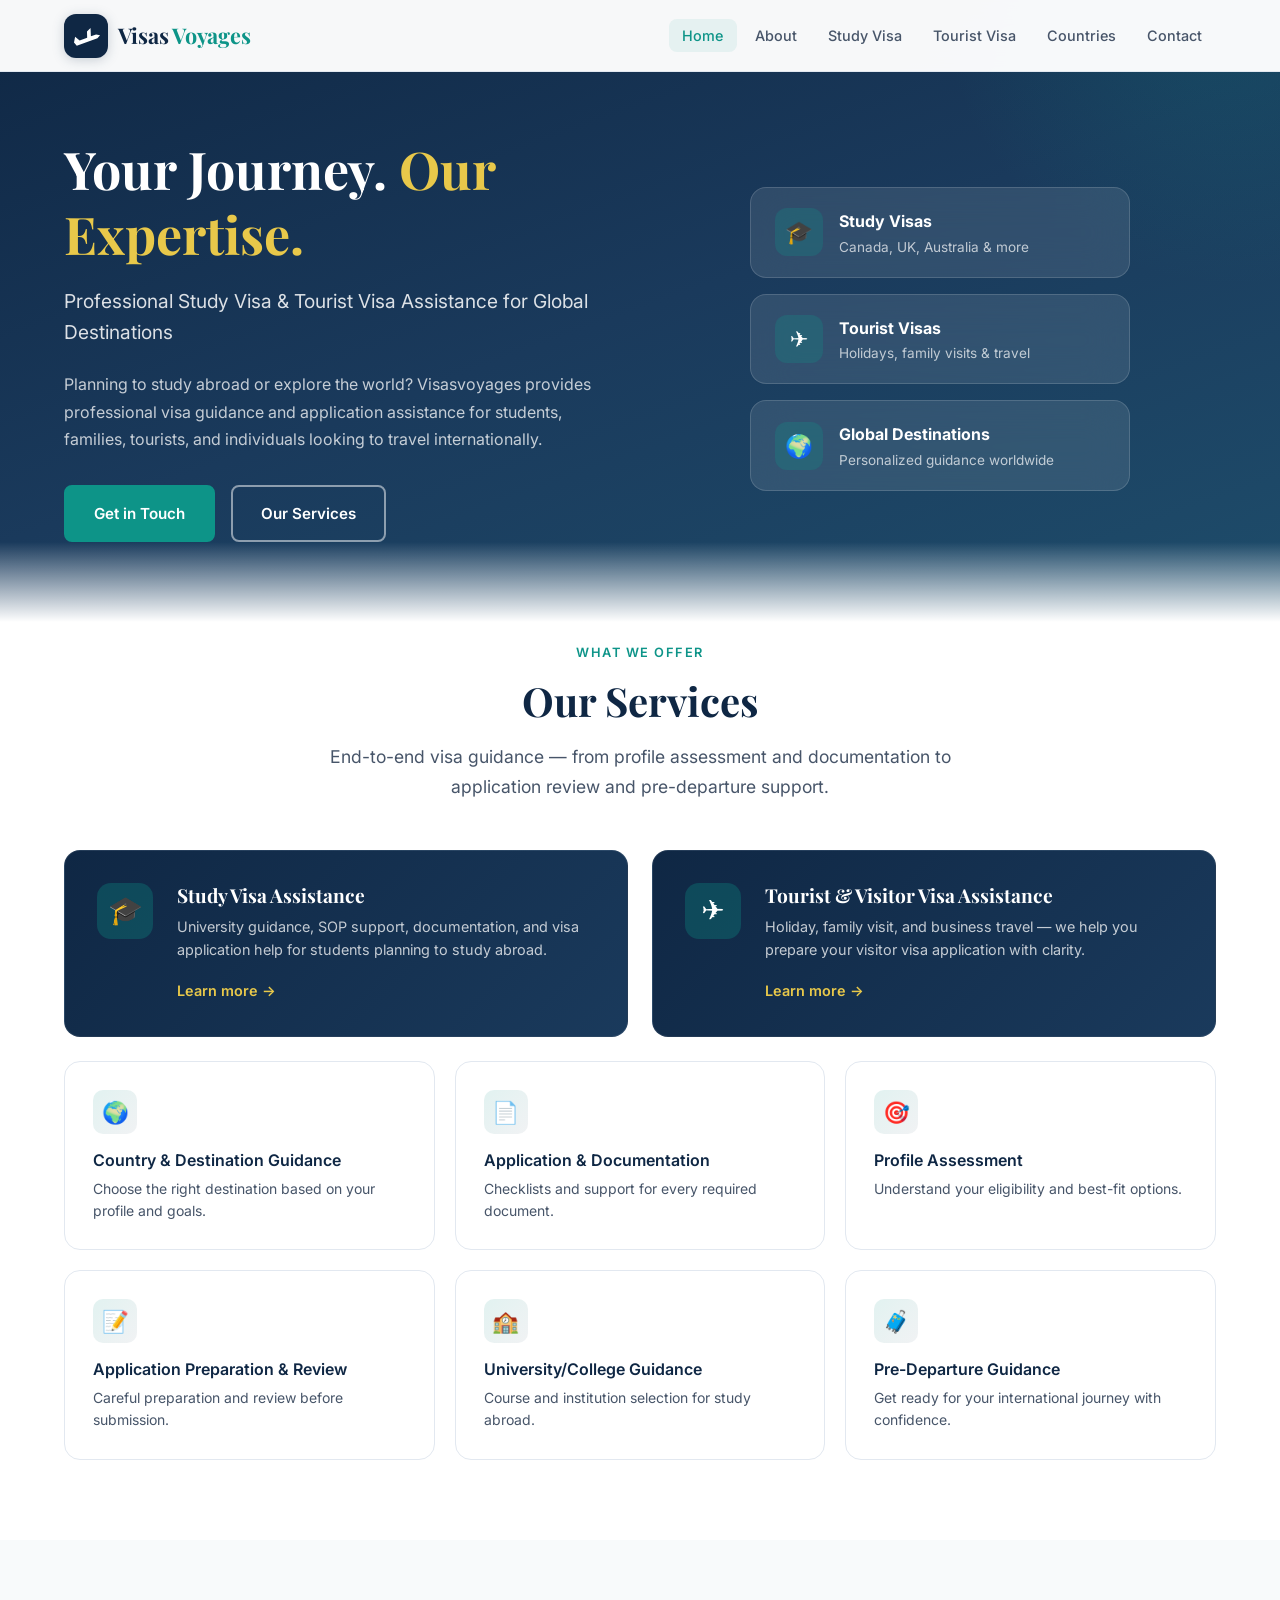
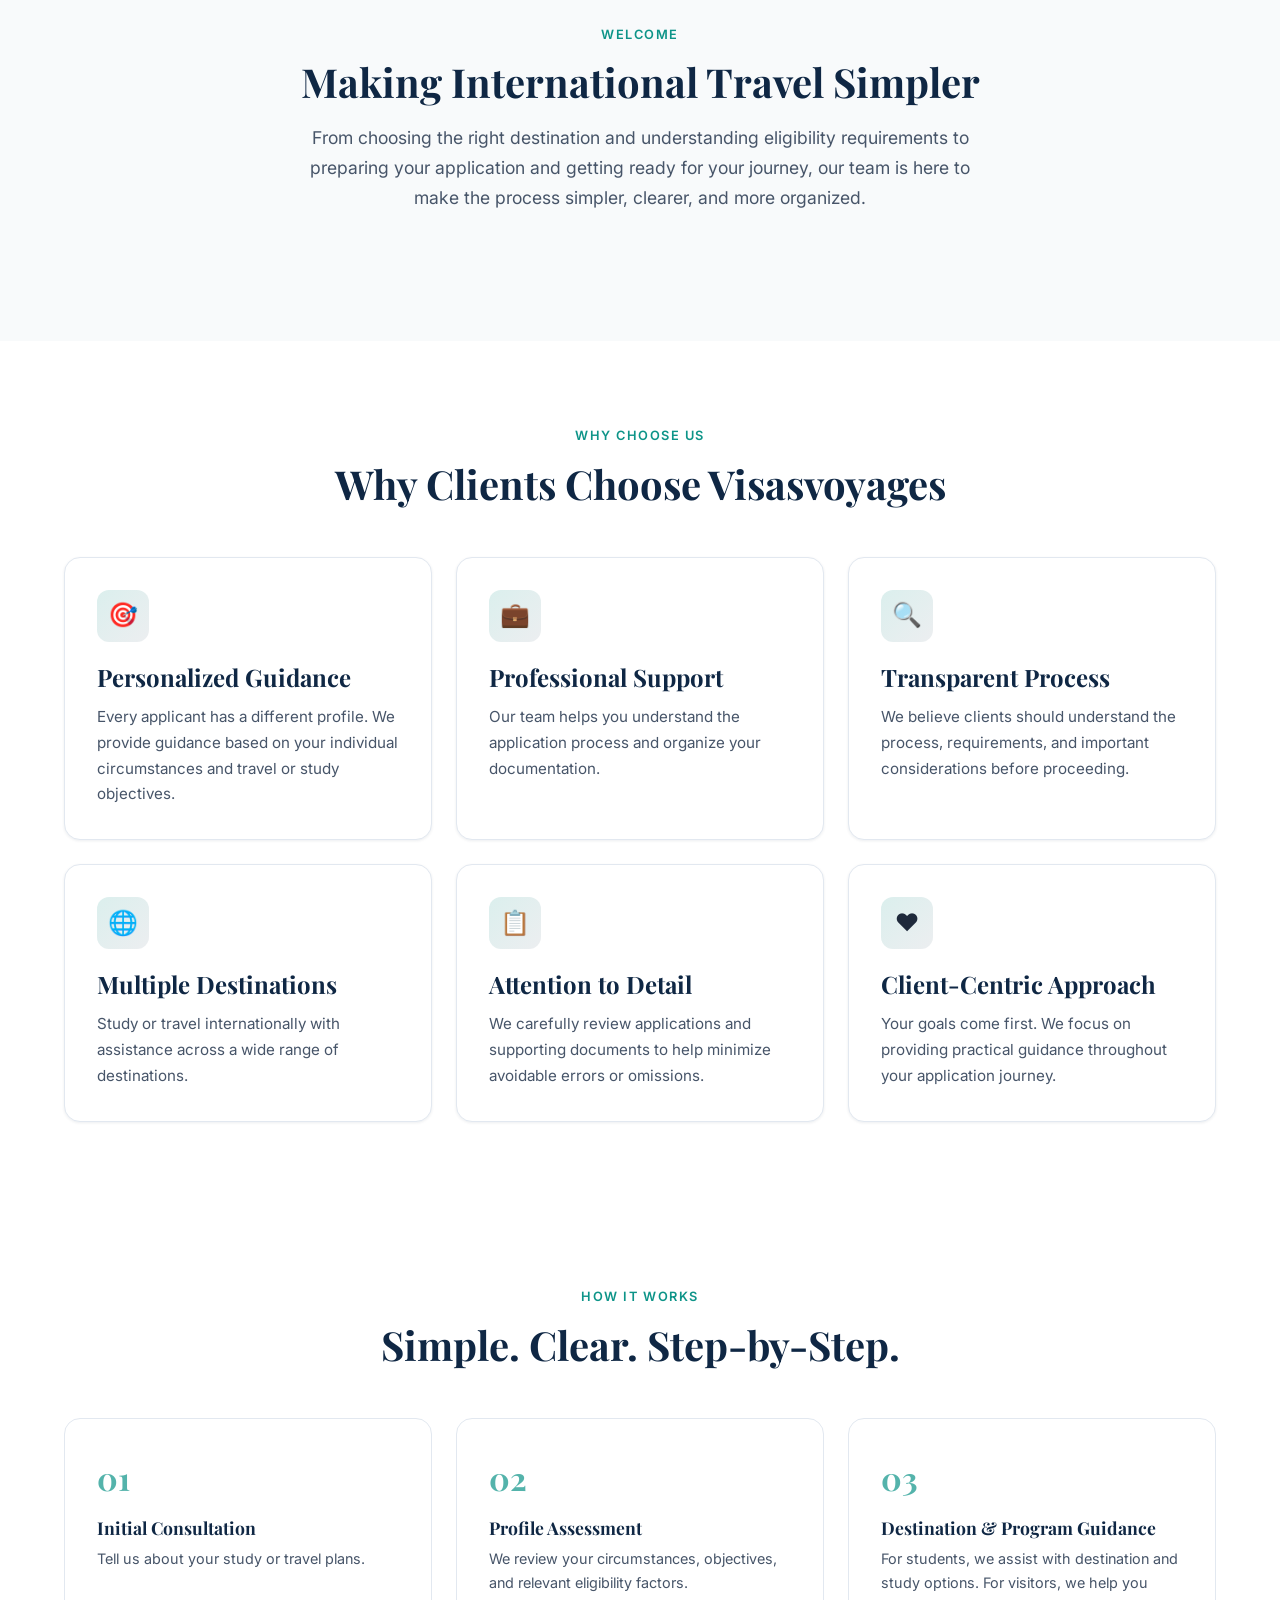
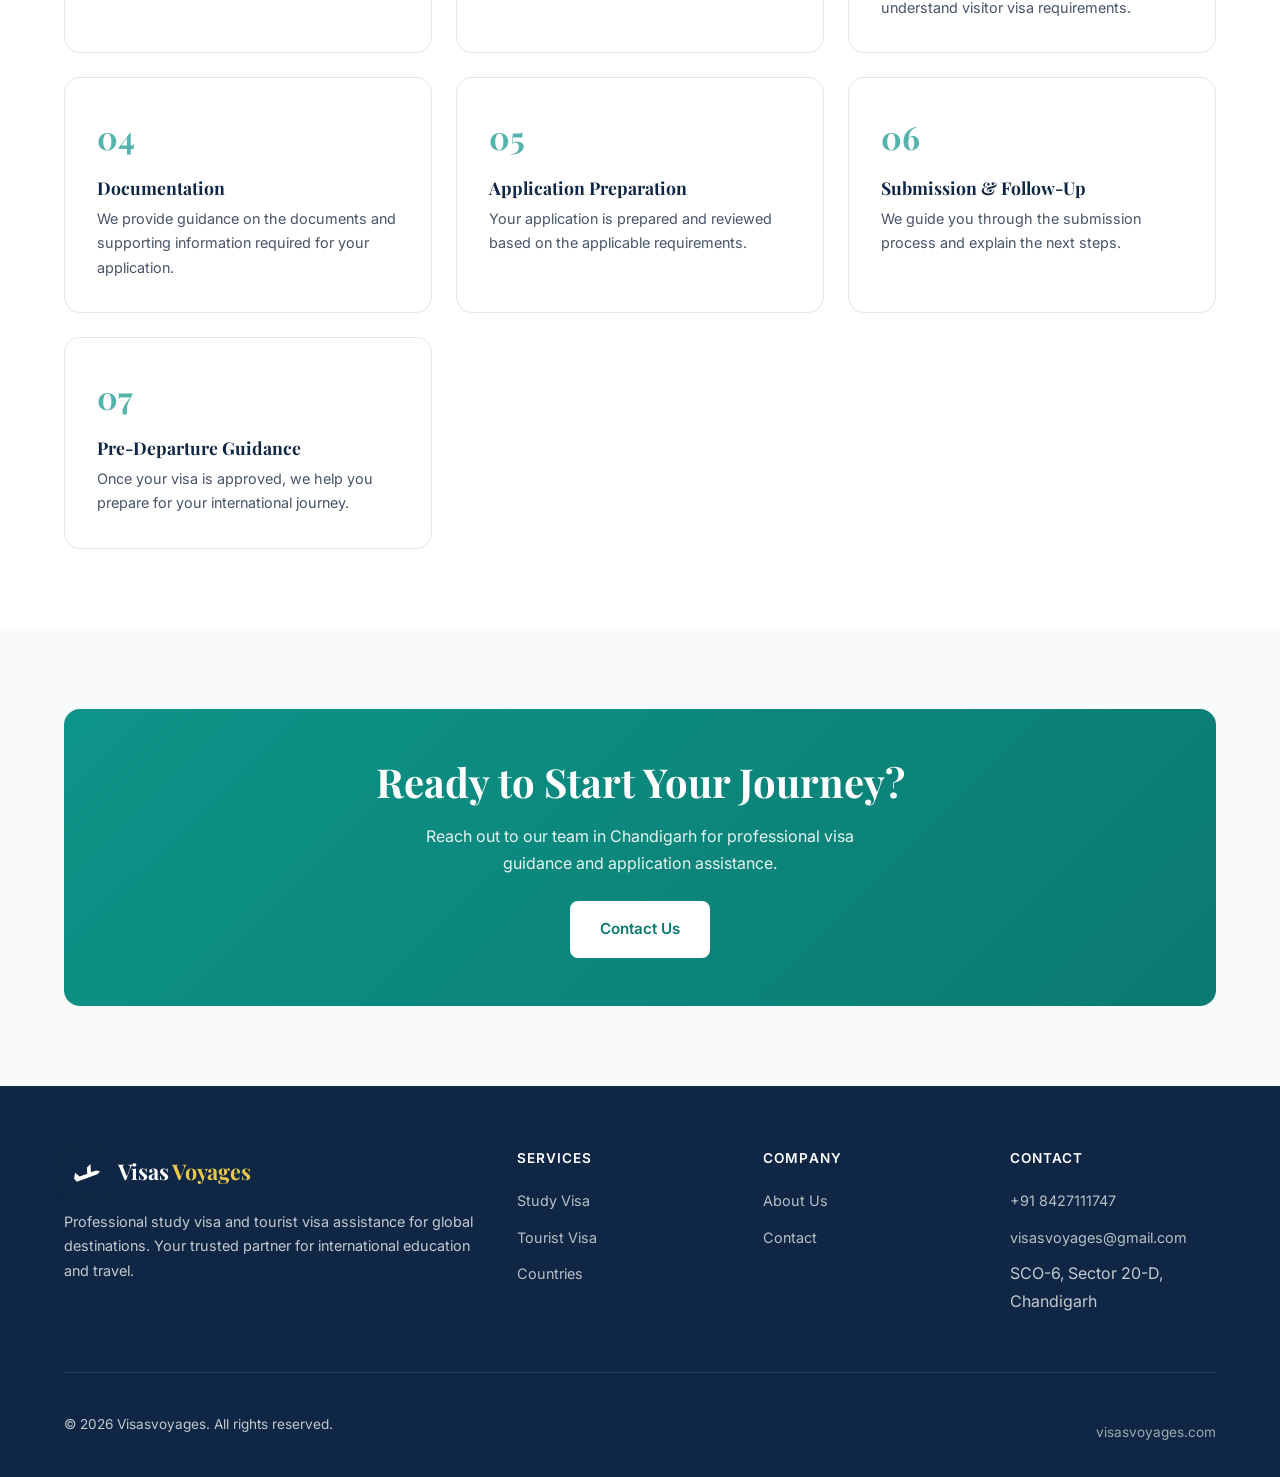
==== commit f5183a55: "Improve logo with centered side-profile airplane icon. Use a clearer plane silhouette, single-line V" ====
--- a/index.html
+++ b/index.html
@@ -16,11 +16,15 @@
   <header class="site-header">
     <div class="container">
       <a href="/" class="logo" aria-label="Visas Voyages — Home">
-        <img src="/images/logo-mark.svg" alt="" class="logo-mark" width="42" height="42">
-        <span class="logo-wordmark">
-          <span class="logo-name">Visas</span>
-          <span class="logo-tagline">Voyages</span>
+        <span class="logo-icon-wrap" aria-hidden="true">
+          <svg class="logo-svg" viewBox="0 0 44 44" fill="none" xmlns="http://www.w3.org/2000/svg">
+            <rect width="44" height="44" rx="12" fill="#0f2744"/>
+            <g transform="translate(22 22) rotate(-20) translate(-22 -22)">
+              <path fill="#ffffff" d="M10 28H32L35.5 26L32 24H26.5L29 16L24.5 18L22.5 24H14.5L11.5 19L8.5 24L10 28Z"/>
+            </g>
+          </svg>
         </span>
+        <span class="logo-text">Visas <span class="logo-highlight">Voyages</span></span>
       </a>
       <button class="nav-toggle" aria-label="Toggle navigation" aria-expanded="false">
         <svg xmlns="http://www.w3.org/2000/svg" fill="none" viewBox="0 0 24 24" stroke="currentColor" stroke-width="2">
@@ -248,11 +252,15 @@
       <div class="footer-grid">
         <div class="footer-brand">
           <a href="/" class="logo" aria-label="Visas Voyages — Home">
-            <img src="/images/logo-mark.svg" alt="" class="logo-mark" width="42" height="42">
-            <span class="logo-wordmark">
-              <span class="logo-name">Visas</span>
-              <span class="logo-tagline">Voyages</span>
+            <span class="logo-icon-wrap" aria-hidden="true">
+              <svg class="logo-svg" viewBox="0 0 44 44" fill="none" xmlns="http://www.w3.org/2000/svg">
+                <rect width="44" height="44" rx="12" fill="#0f2744"/>
+                <g transform="translate(22 22) rotate(-20) translate(-22 -22)">
+                  <path fill="#ffffff" d="M10 28H32L35.5 26L32 24H26.5L29 16L24.5 18L22.5 24H14.5L11.5 19L8.5 24L10 28Z"/>
+                </g>
+              </svg>
             </span>
+            <span class="logo-text">Visas <span class="logo-highlight">Voyages</span></span>
           </a>
           <p>Professional study visa and tourist visa assistance for global destinations. Your trusted partner for international education and travel.</p>
         </div>
--- a/css/styles.css
+++ b/css/styles.css
@@ -144,62 +144,47 @@
 .logo {
   display: flex;
   align-items: center;
-  gap: 0.7rem;
+  gap: 0.65rem;
   text-decoration: none;
-  transition: opacity 0.2s;
-}
-
-.logo:hover {
-  opacity: 0.92;
-}
-
-.logo-mark {
+}
+
+.logo-icon-wrap {
   flex-shrink: 0;
-  width: 42px;
-  height: 42px;
-  transition: transform 0.35s cubic-bezier(0.34, 1.56, 0.64, 1);
-  filter: drop-shadow(0 2px 8px rgba(13, 148, 136, 0.25));
-}
-
-.logo:hover .logo-mark {
-  transform: scale(1.05) translateY(-2px) rotate(-12deg);
-}
-
-.logo-mark svg {
+  width: 44px;
+  height: 44px;
+  transition: transform 0.3s ease;
+  filter: drop-shadow(0 2px 6px rgba(15, 39, 68, 0.2));
+}
+
+.logo:hover .logo-icon-wrap {
+  transform: translate(3px, -2px);
+}
+
+.logo-svg {
   width: 100%;
   height: 100%;
   display: block;
 }
 
-.logo-wordmark {
-  display: flex;
-  flex-direction: column;
-  line-height: 1.05;
-  gap: 0.1rem;
-}
-
-.logo-name {
+.logo-text {
   font-family: var(--font-display);
-  font-size: 1.2rem;
+  font-size: 1.35rem;
   font-weight: 700;
   color: var(--color-navy);
-  letter-spacing: -0.02em;
-}
-
-.logo-tagline {
-  font-family: var(--font-sans);
-  font-size: 0.68rem;
-  font-weight: 600;
-  letter-spacing: 0.16em;
-  text-transform: uppercase;
+  letter-spacing: -0.01em;
+  line-height: 1;
+  white-space: nowrap;
+}
+
+.logo-highlight {
   color: var(--color-teal);
 }
 
-.site-footer .logo-name {
-  color: var(--color-white);
-}
-
-.site-footer .logo-tagline {
+.site-footer .logo-text {
+  color: var(--color-white);
+}
+
+.site-footer .logo-highlight {
   color: var(--color-gold-light);
 }
 
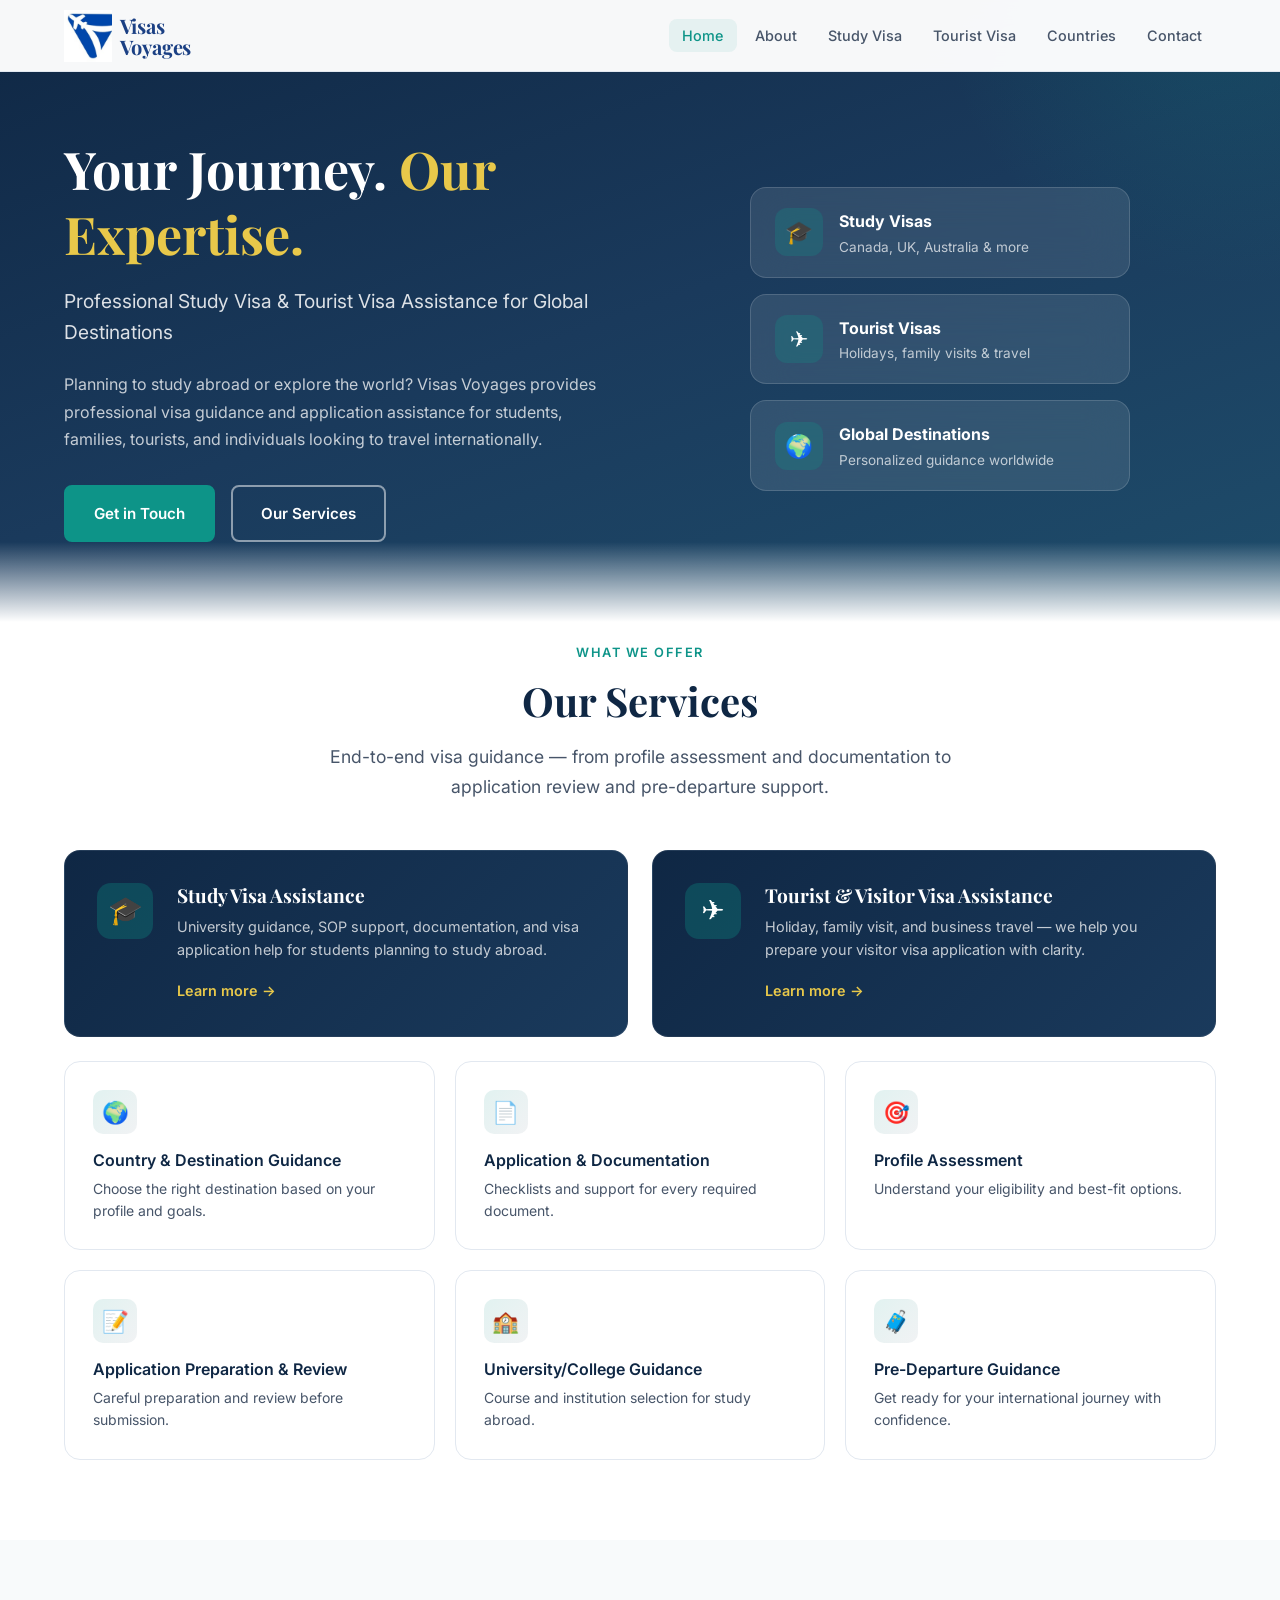
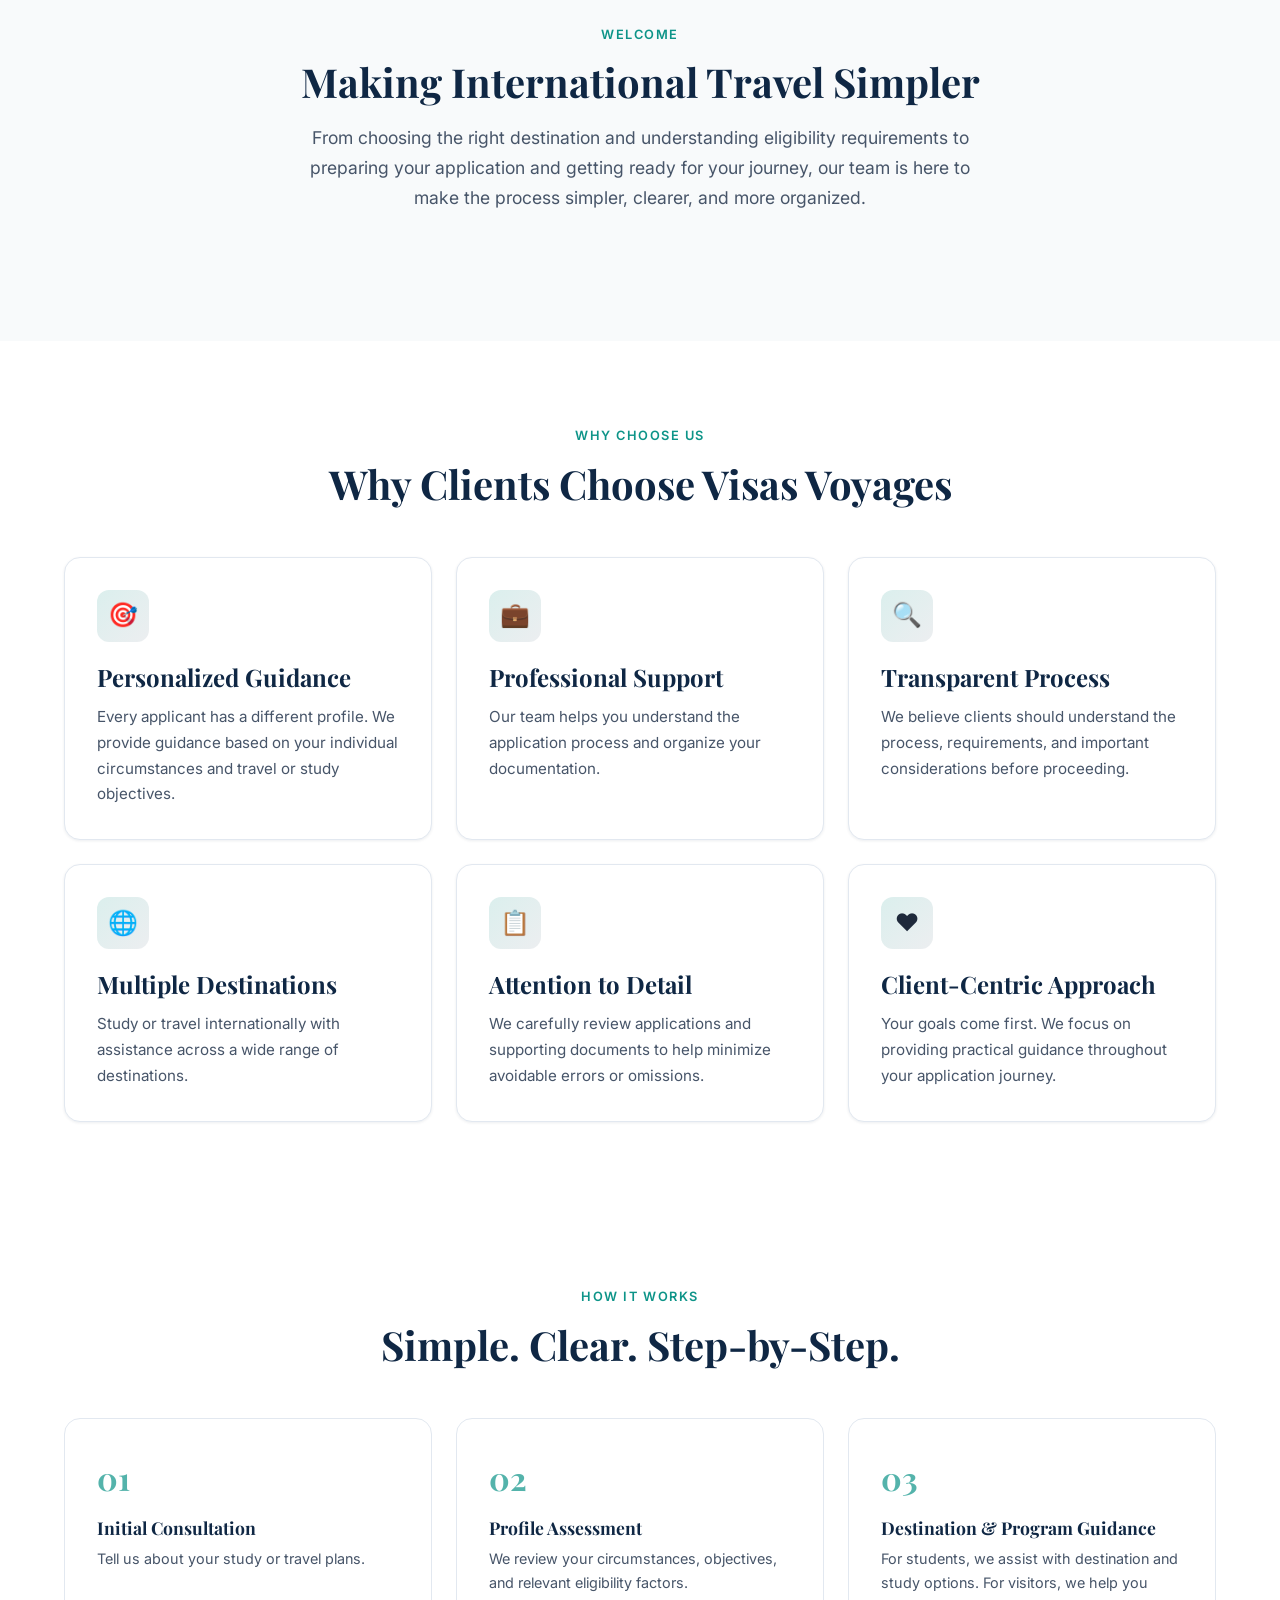
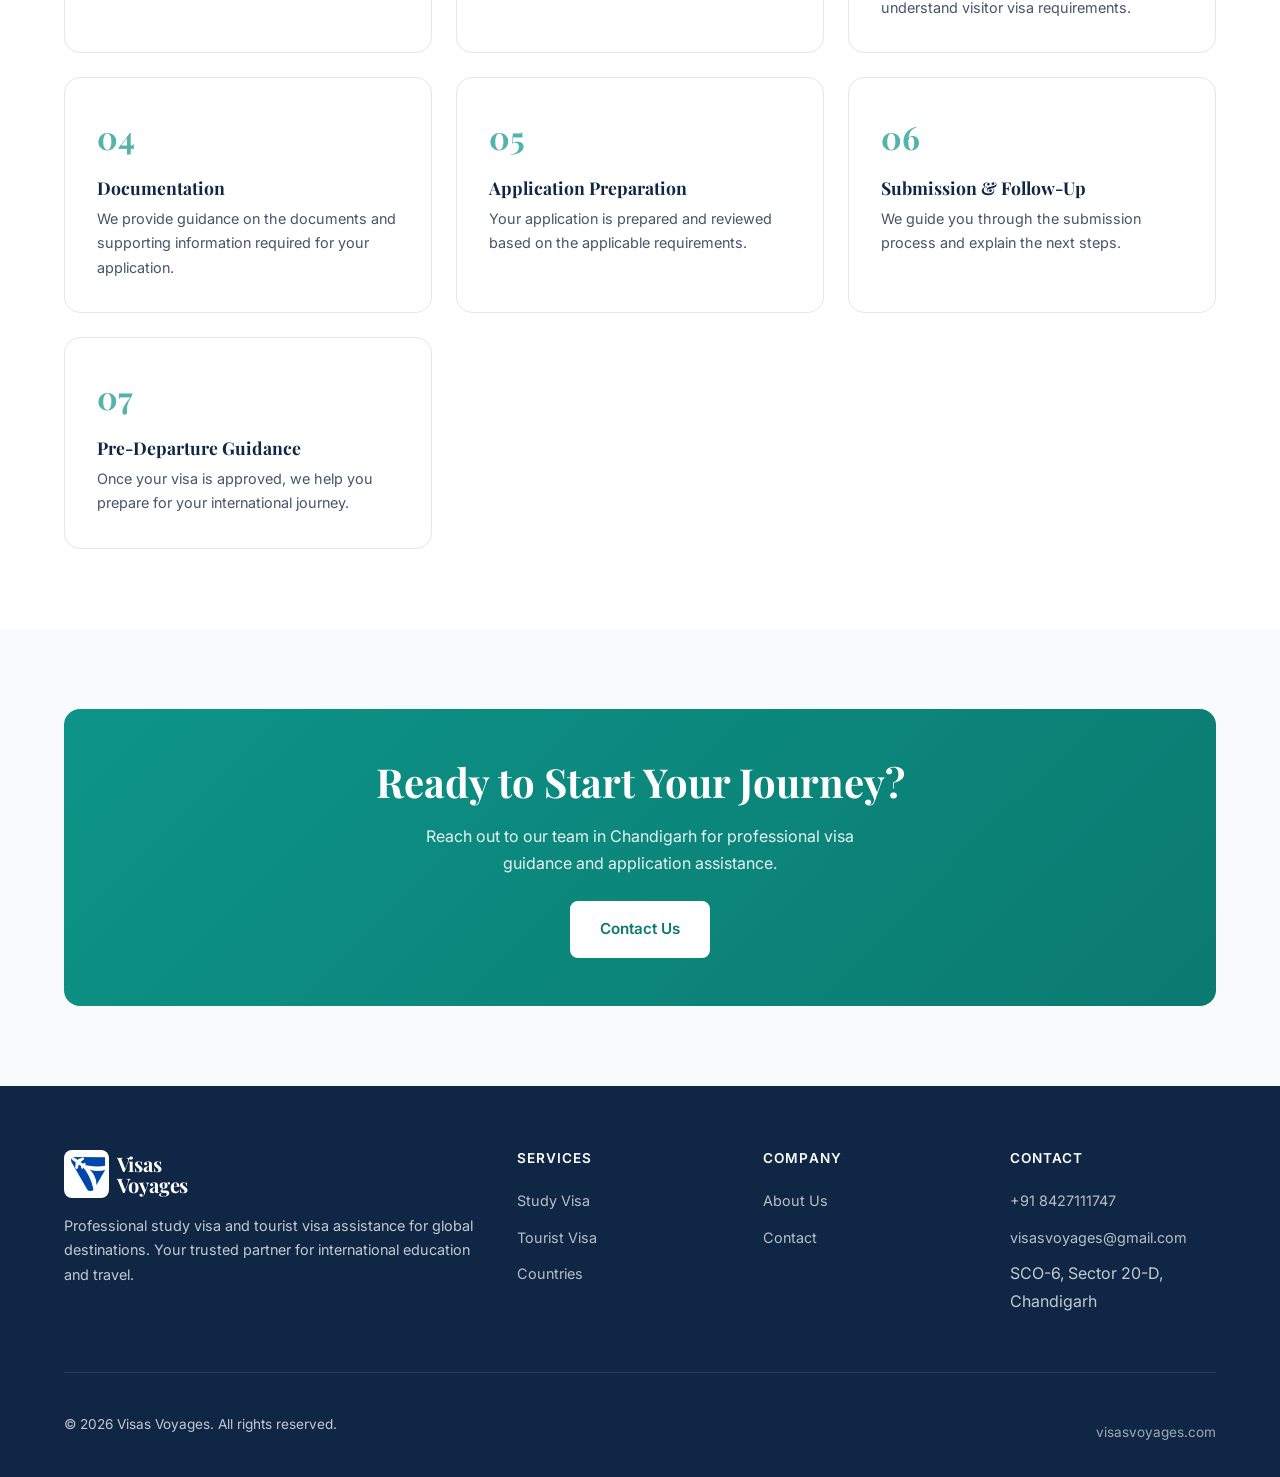
==== commit 07446590: "Apply official brand logo and Visas Voyages naming. Use the provided brand icon with stacked Visas V" ====
--- a/index.html
+++ b/index.html
@@ -3,12 +3,13 @@
 <head>
   <meta charset="UTF-8">
   <meta name="viewport" content="width=device-width, initial-scale=1.0">
-  <meta name="description" content="Visasvoyages — Professional study visa and tourist visa assistance for global destinations. Based in Chandigarh, India.">
-  <title>Visasvoyages | Study & Tourist Visa Assistance</title>
+  <meta name="description" content="Visas Voyages — Professional study visa and tourist visa assistance for global destinations. Based in Chandigarh, India.">
+  <title>Visas Voyages | Study & Tourist Visa Assistance</title>
   <link rel="preconnect" href="https://fonts.googleapis.com">
   <link rel="preconnect" href="https://fonts.gstatic.com" crossorigin>
   <link href="https://fonts.googleapis.com/css2?family=Inter:wght@400;500;600;700&family=Playfair+Display:wght@600;700&display=swap" rel="stylesheet">
   <link rel="stylesheet" href="/css/styles.css">
+  <link rel="icon" href="/images/favicon.png" type="image/png">
   <link rel="icon" href="/favicon.svg" type="image/svg+xml">
   <link rel="canonical" href="https://visasvoyages.com/">
 </head>
@@ -16,15 +17,11 @@
   <header class="site-header">
     <div class="container">
       <a href="/" class="logo" aria-label="Visas Voyages — Home">
-        <span class="logo-icon-wrap" aria-hidden="true">
-          <svg class="logo-svg" viewBox="0 0 44 44" fill="none" xmlns="http://www.w3.org/2000/svg">
-            <rect width="44" height="44" rx="12" fill="#0f2744"/>
-            <g transform="translate(22 22) rotate(-20) translate(-22 -22)">
-              <path fill="#ffffff" d="M10 28H32L35.5 26L32 24H26.5L29 16L24.5 18L22.5 24H14.5L11.5 19L8.5 24L10 28Z"/>
-            </g>
-          </svg>
+        <img src="/images/logo-icon.png" alt="" class="logo-icon" width="48" height="52">
+        <span class="logo-wordmark">
+          <span class="logo-line">Visas</span>
+          <span class="logo-line">Voyages</span>
         </span>
-        <span class="logo-text">Visas <span class="logo-highlight">Voyages</span></span>
       </a>
       <button class="nav-toggle" aria-label="Toggle navigation" aria-expanded="false">
         <svg xmlns="http://www.w3.org/2000/svg" fill="none" viewBox="0 0 24 24" stroke="currentColor" stroke-width="2">
@@ -50,7 +47,7 @@
         <div class="hero-content">
           <h1>Your Journey. <span>Our Expertise.</span></h1>
           <p class="hero-subtitle">Professional Study Visa &amp; Tourist Visa Assistance for Global Destinations</p>
-          <p class="hero-text">Planning to study abroad or explore the world? Visasvoyages provides professional visa guidance and application assistance for students, families, tourists, and individuals looking to travel internationally.</p>
+          <p class="hero-text">Planning to study abroad or explore the world? Visas Voyages provides professional visa guidance and application assistance for students, families, tourists, and individuals looking to travel internationally.</p>
           <div class="btn-group">
             <a href="/contact/" class="btn btn-primary">Get in Touch</a>
             <a href="/study-visa/" class="btn btn-outline">Our Services</a>
@@ -160,7 +157,7 @@
       <div class="container">
         <div class="section-header">
           <span class="section-label">Why Choose Us</span>
-          <h2>Why Clients Choose Visasvoyages</h2>
+          <h2>Why Clients Choose Visas Voyages</h2>
         </div>
         <div class="cards-grid">
           <div class="card">
@@ -252,15 +249,11 @@
       <div class="footer-grid">
         <div class="footer-brand">
           <a href="/" class="logo" aria-label="Visas Voyages — Home">
-            <span class="logo-icon-wrap" aria-hidden="true">
-              <svg class="logo-svg" viewBox="0 0 44 44" fill="none" xmlns="http://www.w3.org/2000/svg">
-                <rect width="44" height="44" rx="12" fill="#0f2744"/>
-                <g transform="translate(22 22) rotate(-20) translate(-22 -22)">
-                  <path fill="#ffffff" d="M10 28H32L35.5 26L32 24H26.5L29 16L24.5 18L22.5 24H14.5L11.5 19L8.5 24L10 28Z"/>
-                </g>
-              </svg>
+            <img src="/images/logo-icon.png" alt="" class="logo-icon" width="44" height="48">
+            <span class="logo-wordmark">
+              <span class="logo-line">Visas</span>
+              <span class="logo-line">Voyages</span>
             </span>
-            <span class="logo-text">Visas <span class="logo-highlight">Voyages</span></span>
           </a>
           <p>Professional study visa and tourist visa assistance for global destinations. Your trusted partner for international education and travel.</p>
         </div>
@@ -289,7 +282,7 @@
         </div>
       </div>
       <div class="footer-bottom">
-        <p>&copy; 2026 Visasvoyages. All rights reserved.</p>
+        <p>&copy; 2026 Visas Voyages. All rights reserved.</p>
         <p><a href="https://visasvoyages.com">visasvoyages.com</a></p>
       </div>
     </div>
--- a/css/styles.css
+++ b/css/styles.css
@@ -144,48 +144,51 @@
 .logo {
   display: flex;
   align-items: center;
-  gap: 0.65rem;
+  gap: 0.5rem;
   text-decoration: none;
-}
-
-.logo-icon-wrap {
   flex-shrink: 0;
-  width: 44px;
-  height: 44px;
-  transition: transform 0.3s ease;
-  filter: drop-shadow(0 2px 6px rgba(15, 39, 68, 0.2));
-}
-
-.logo:hover .logo-icon-wrap {
-  transform: translate(3px, -2px);
-}
-
-.logo-svg {
-  width: 100%;
-  height: 100%;
+}
+
+.logo-icon {
+  height: 52px;
+  width: auto;
   display: block;
-}
-
-.logo-text {
+  flex-shrink: 0;
+}
+
+.logo-wordmark {
+  display: flex;
+  flex-direction: column;
+  line-height: 1.05;
+  color: #1B4084;
+}
+
+.logo-line {
   font-family: var(--font-display);
-  font-size: 1.35rem;
+  font-size: 1.25rem;
   font-weight: 700;
-  color: var(--color-navy);
   letter-spacing: -0.01em;
-  line-height: 1;
-  white-space: nowrap;
-}
-
-.logo-highlight {
-  color: var(--color-teal);
-}
-
-.site-footer .logo-text {
-  color: var(--color-white);
-}
-
-.site-footer .logo-highlight {
-  color: var(--color-gold-light);
+}
+
+.logo:hover .logo-wordmark,
+.logo:hover .logo-icon {
+  opacity: 0.88;
+}
+
+.logo-icon,
+.logo-wordmark {
+  transition: opacity 0.2s ease;
+}
+
+.site-footer .logo-wordmark {
+  color: var(--color-white);
+}
+
+.site-footer .logo-icon {
+  height: 48px;
+  background: var(--color-white);
+  padding: 0.25rem;
+  border-radius: 8px;
 }
 
 .nav-list {
